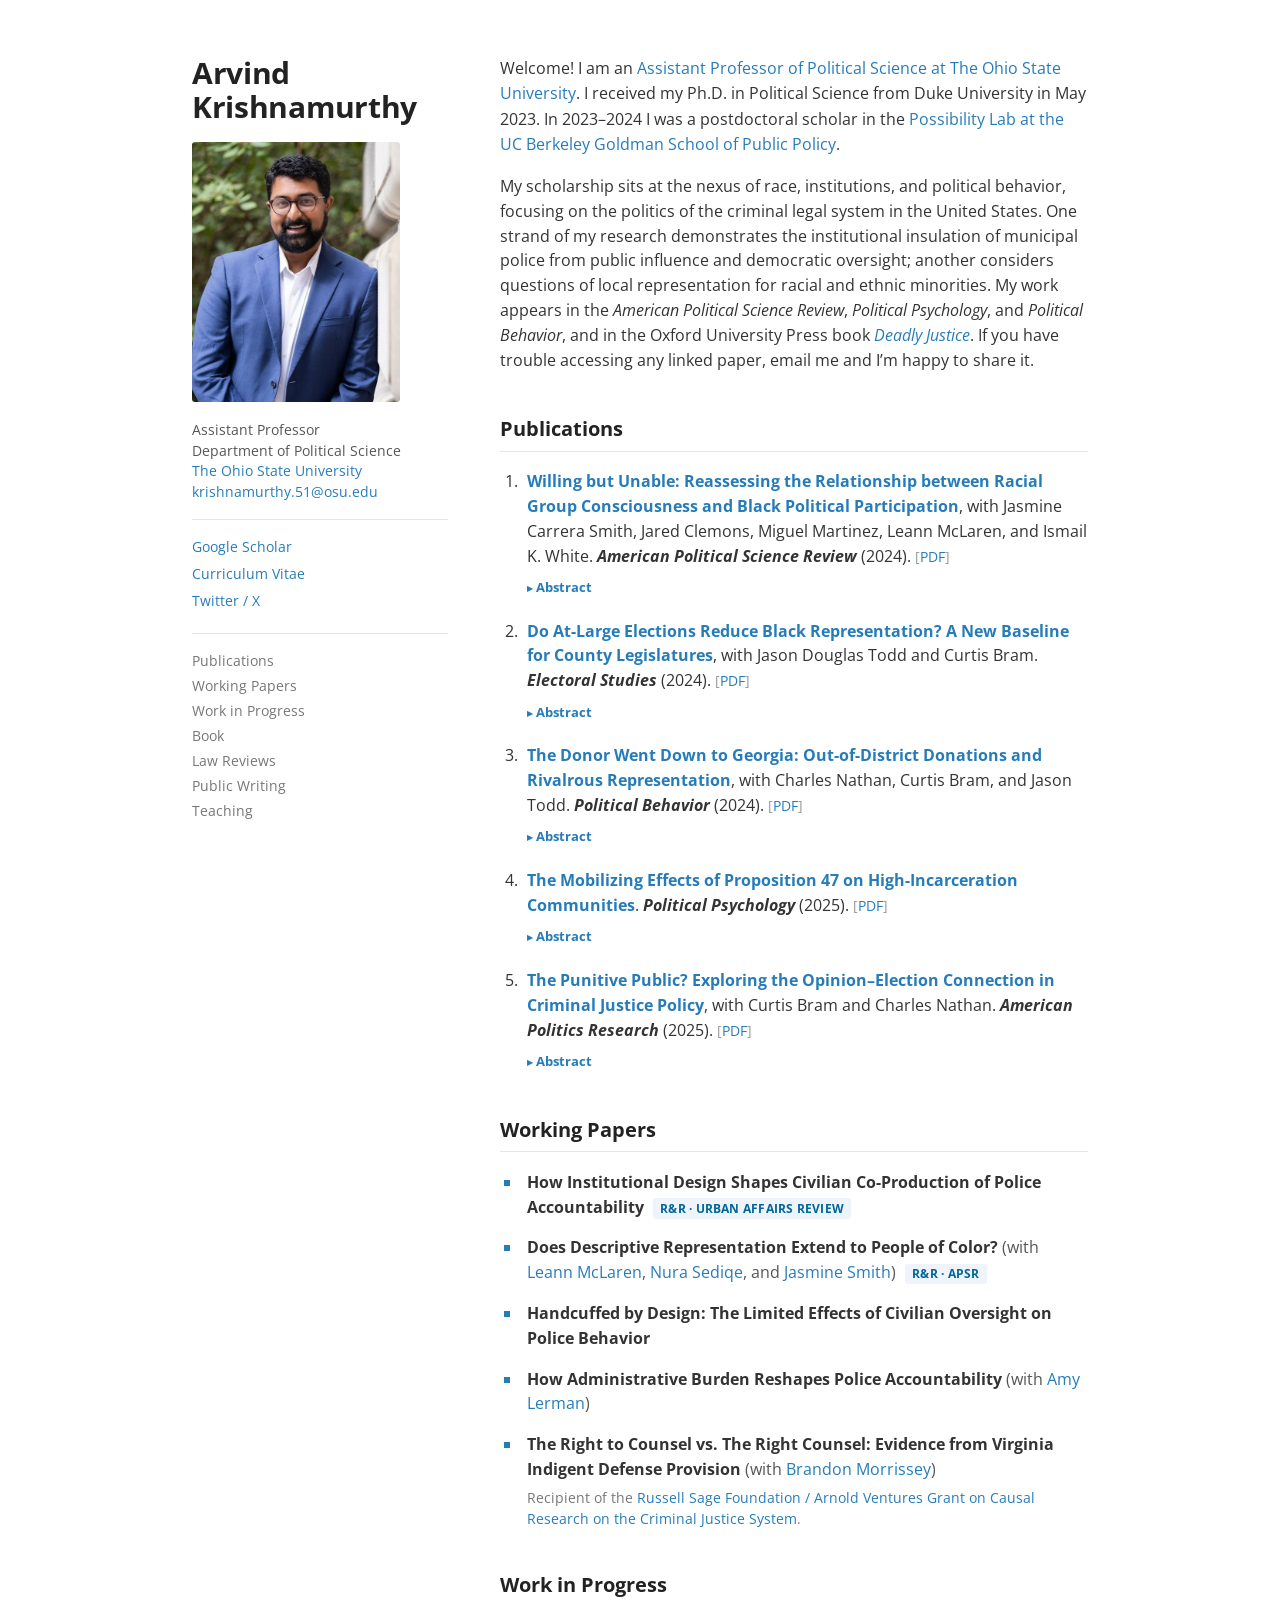
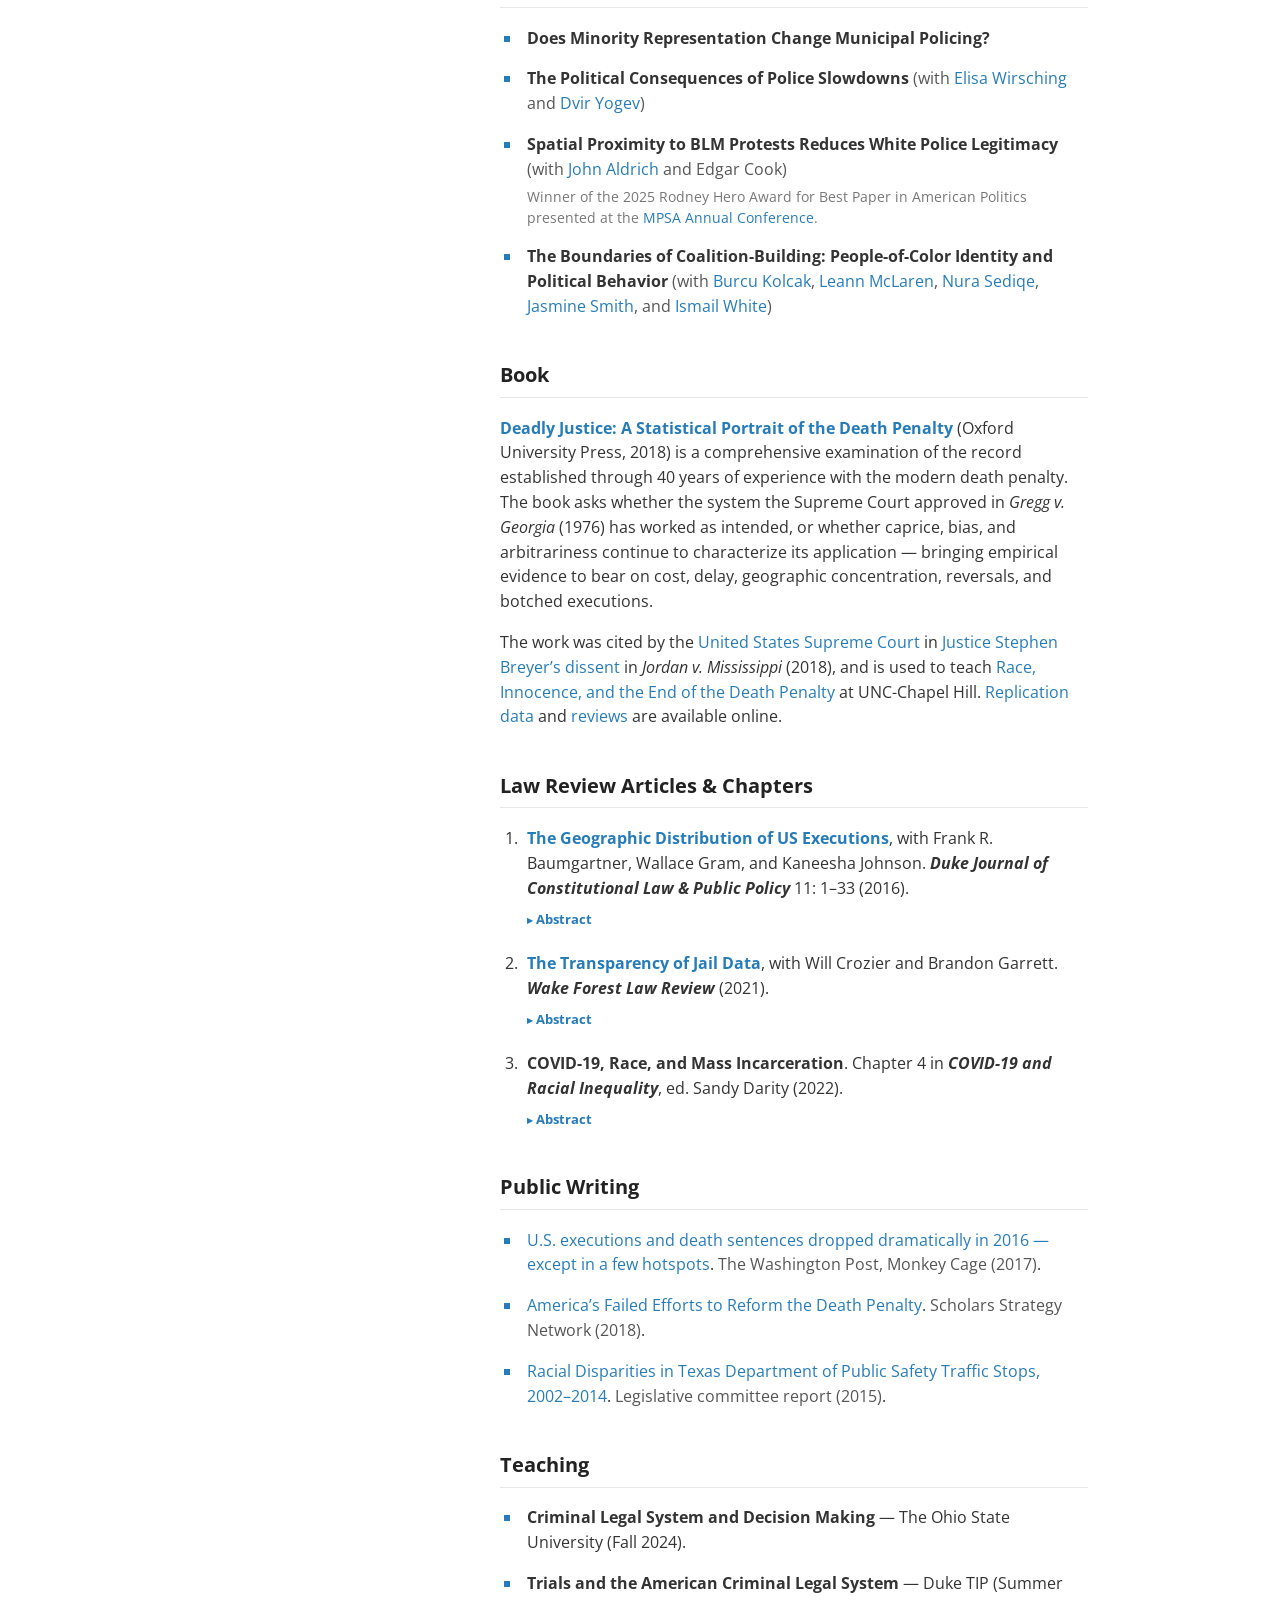
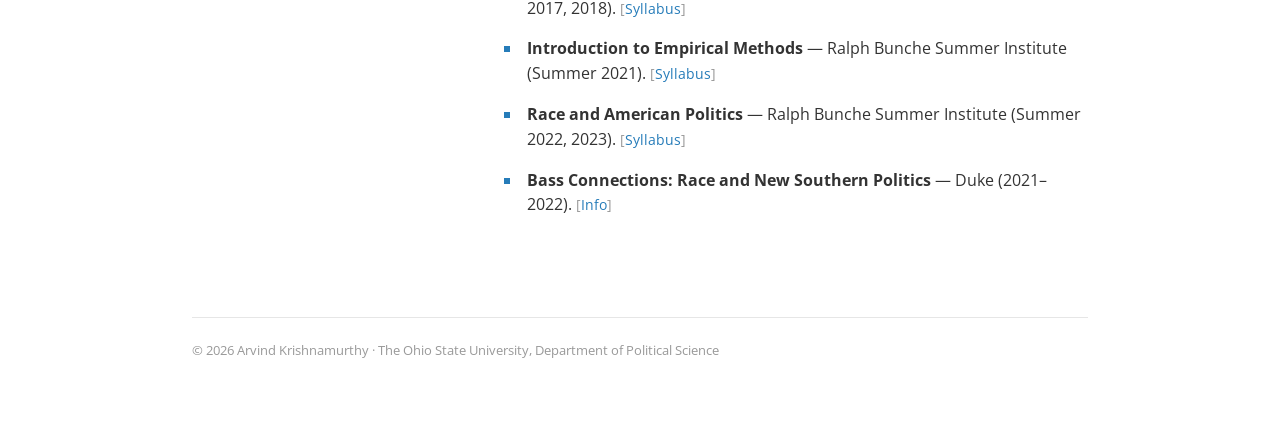
==== index.html @ 10fb6da7 "Add files via upload" ====
<!DOCTYPE html>
<html lang="en">
<head>
<meta charset="utf-8">
<meta name="viewport" content="width=device-width, initial-scale=1">

<title>Arvind Krishnamurthy | Political Scientist, Ohio State University</title>
<meta name="description" content="Arvind Krishnamurthy is an Assistant Professor of Political Science at The Ohio State University studying race, criminal legal institutions, policing, and democratic accountability.">
<link rel="canonical" href="https://www.arvindkrish.com/">
<meta name="author" content="Arvind Krishnamurthy">

<meta property="og:type" content="website">
<meta property="og:title" content="Arvind Krishnamurthy | Political Scientist, Ohio State University">
<meta property="og:description" content="Assistant Professor of Political Science at The Ohio State University. Research on race, policing, criminal legal institutions, and democratic accountability.">
<meta property="og:url" content="https://www.arvindkrish.com/">
<meta property="og:image" content="https://www.arvindkrish.com/assets/headshot.jpg">
<meta property="og:site_name" content="Arvind Krishnamurthy">
<meta name="twitter:card" content="summary">
<meta name="twitter:title" content="Arvind Krishnamurthy | Political Scientist, Ohio State University">
<meta name="twitter:description" content="Assistant Professor of Political Science at The Ohio State University studying race, policing, and democratic accountability.">
<meta name="twitter:image" content="https://www.arvindkrish.com/assets/headshot.jpg">
<meta name="twitter:creator" content="@arvindkrishnam">

<link rel="preconnect" href="https://fonts.googleapis.com">
<link rel="preconnect" href="https://fonts.gstatic.com" crossorigin>
<link href="https://fonts.googleapis.com/css2?family=Open+Sans:ital,wght@0,400;0,600;0,700;1,400;1,700&display=swap" rel="stylesheet">
<link rel="stylesheet" href="style.css">

<script type="application/ld+json">
{
  "@context": "https://schema.org",
  "@type": "Person",
  "name": "Arvind Krishnamurthy",
  "url": "https://www.arvindkrish.com/",
  "image": "https://www.arvindkrish.com/assets/headshot.jpg",
  "jobTitle": "Assistant Professor of Political Science",
  "description": "Political scientist studying race, criminal legal institutions, policing, and democratic accountability for law enforcement.",
  "email": "krishnamurthy.51@osu.edu",
  "worksFor": { "@type": "CollegeOrUniversity", "name": "The Ohio State University", "url": "https://www.osu.edu/" },
  "alumniOf": [
    { "@type": "CollegeOrUniversity", "name": "Duke University" },
    { "@type": "CollegeOrUniversity", "name": "University of North Carolina at Chapel Hill" }
  ],
  "knowsAbout": ["Political Science","Race and Ethnic Politics","Criminal Justice","Policing","Civilian Oversight","Democratic Accountability","American Politics"],
  "sameAs": [
    "https://scholar.google.com/citations?user=5bxldMgAAAAJ&hl=en",
    "https://polisci.osu.edu/people/krishnamurthy.51",
    "https://twitter.com/arvindkrishnam",
    "https://possibilitylab.berkeley.edu/people/arvind-krishnamurthy/"
  ]
}
</script>
</head>
<body>
<a class="skip" href="#main">Skip to content</a>
<div class="wrap">

  <aside class="side">
    <h1 class="name">Arvind Krishnamurthy</h1>
    <img class="headshot" src="assets/headshot.jpg" alt="Arvind Krishnamurthy" width="208">
    <p class="affil">
      Assistant Professor<br>
      Department of Political Science<br>
      <a href="https://polisci.osu.edu/people/krishnamurthy.51">The Ohio State University</a><br>
      <a href="mailto:krishnamurthy.51@osu.edu">krishnamurthy.51@osu.edu</a>
    </p>
    <nav class="side-links" aria-label="Profiles">
      <a href="https://scholar.google.com/citations?user=5bxldMgAAAAJ&hl=en">Google Scholar</a>
      <a href="https://drive.google.com/file/d/19El2Jc3DCTfmNkbrruCO7q-ojyA_FjUG/view?usp=sharing">Curriculum Vitae</a>
      <a href="https://twitter.com/arvindkrishnam">Twitter / X</a>
    </nav>
    <nav class="jump" aria-label="Sections">
      <a href="#publications">Publications</a>
      <a href="#working-papers">Working Papers</a>
      <a href="#work-in-progress">Work in Progress</a>
      <a href="#book">Book</a>
      <a href="#law-reviews">Law Reviews</a>
      <a href="#public-writing">Public Writing</a>
      <a href="#teaching">Teaching</a>
    </nav>
  </aside>

  <main class="content" id="main">
    <p class="intro">Welcome! I am an <a href="https://polisci.osu.edu/people/krishnamurthy.51">Assistant Professor of Political Science at The Ohio State University</a>. I received my Ph.D. in Political Science from Duke University in May 2023. In 2023&ndash;2024 I was a postdoctoral scholar in the <a href="https://possibilitylab.berkeley.edu/about-us/">Possibility Lab at the UC Berkeley Goldman School of Public Policy</a>.</p>

    <p>My scholarship sits at the nexus of race, institutions, and political behavior, focusing on the politics of the criminal legal system in the United States. One strand of my research demonstrates the institutional insulation of municipal police from public influence and democratic oversight; another considers questions of local representation for racial and ethnic minorities. My work appears in the <em>American Political Science Review</em>, <em>Political Psychology</em>, and <em>Political Behavior</em>, and in the Oxford University Press book <a href="#book"><em>Deadly Justice</em></a>. If you have trouble accessing any linked paper, email me and I&rsquo;m happy to share it.</p>

    <h2 class="sec" id="publications">Publications</h2>
    <ol class="pubs">
      <li>
        <a class="ptitle" href="https://www.cambridge.org/core/services/aop-cambridge-core/content/view/8F16AF2F5846829990E8010ABFA044CB/S0003055423000370a.pdf/div-class-title-willing-but-unable-reassessing-the-relationship-between-racial-group-consciousness-and-black-political-participation-div.pdf">Willing but Unable: Reassessing the Relationship between Racial Group Consciousness and Black Political Participation</a>, with Jasmine Carrera Smith, Jared Clemons, Miguel Martinez, Leann McLaren, and Ismail K. White. <span class="venue">American Political Science Review</span> <span class="year">(2024)</span>. <span class="linkset">[<a href="https://www.dropbox.com/scl/fi/g6k69ew8gwgd9bjeppe88/apsr_2023.pdf?rlkey=3wzrutje6naaup69mk1axd3oj&dl=0">PDF</a>]</span>
        <details class="abs"><summary>Abstract</summary><p>This article offers a framework for understanding when racial group consciousness (RGC) drives Black Americans toward costly political action. Drawing on ANES data and two behavioral experiments, we argue that RGC&rsquo;s mobilizing power is conditional on whether an activity is relevant to a recognized racial-group outcome and on individuals&rsquo; capacity to bear its costs. RGC reliably predicts low-cost participation regardless of group relevance; for higher-cost action, however, highly group-conscious Black Americans engage chiefly when there is clear potential for racial-group benefit.</p></details>
      </li>
      <li>
        <a class="ptitle" href="https://www.sciencedirect.com/science/article/abs/pii/S0261379424000088">Do At-Large Elections Reduce Black Representation? A New Baseline for County Legislatures</a>, with Jason Douglas Todd and Curtis Bram. <span class="venue">Electoral Studies</span> <span class="year">(2024)</span>. <span class="linkset">[<a href="https://drive.google.com/file/d/1PMU_alz-JpcxfRVJcUViU6i8HqgwtJ94/view?usp=sharing">PDF</a>]</span>
        <details class="abs"><summary>Abstract</summary><p>Black citizens tend to be descriptively underrepresented at every level of US government, yet the county legislature&mdash;a consequential but overlooked tier&mdash;has received little attention. Assembling new data on the composition of county governing boards, we establish a baseline for Black descriptive representation at this level and assess how electoral structure, particularly the use of at-large rather than district elections, shapes it.</p></details>
      </li>
      <li>
        <a class="ptitle" href="https://link.springer.com/article/10.1007/s11109-024-09940-y">The Donor Went Down to Georgia: Out-of-District Donations and Rivalrous Representation</a>, with Charles Nathan, Curtis Bram, and Jason Todd. <span class="venue">Political Behavior</span> <span class="year">(2024)</span>. <span class="linkset">[<a href="https://www.dropbox.com/scl/fi/xaz0a2patw7amuz5x9h5w/Political_Behavior_2024.pdf?rlkey=joqohladc7tkvlwkdytazjm33&dl=0">PDF</a>]</span>
        <details class="abs"><summary>Abstract</summary><p>Most money in US congressional campaigns comes from donors outside the district, leading scholars to cast legislators who accept it as &ldquo;surrogate representatives&rdquo; for outsiders. We ask how a representative&rsquo;s own geographic constituents react, arguing they feel forced to share their representative at the expense of their own representation. In survey experiments during the 2021 and 2022 Georgia Senate races, learning about out-of-district donations lowered constituents&rsquo; expectations of how much effort their senator would devote to them, with local identity moderating the effect&mdash;evidence of the rivalrous nature of representation.</p></details>
      </li>
      <li>
        <a class="ptitle" href="https://onlinelibrary.wiley.com/doi/10.1111/pops.13053">The Mobilizing Effects of Proposition 47 on High-Incarceration Communities</a>. <span class="venue">Political Psychology</span> <span class="year">(2025)</span>. <span class="linkset">[<a href="https://www.dropbox.com/scl/fi/vracfyy4ykcfkg6xojefl/Political_Psychology_2025.pdf?rlkey=vkbfa69cjaaxp9sskb7db5qul&st=i5tv8914&dl=0">PDF</a>]</span>
        <details class="abs"><summary>Abstract</summary><p>Existing research disagrees about whether community exposure to the carceral state mobilizes or demobilizes nearby voters. I argue the missing link is whether voting is clearly connected to changing criminal-legal policy, and use California&rsquo;s well-publicized 2014 Proposition 47&mdash;which reduced incarceration and lowered sanctions for nonviolent offenses&mdash;as a test. Using census-tract vote returns and incarceration rates, I find that higher tract incarceration is associated with increased turnout in the Proposition 47 election (roughly 4&ndash;7 percentage points above prior turnout) and with greater support for the measure.</p></details>
      </li>
      <li>
        <a class="ptitle" href="https://journals.sagepub.com/doi/10.1177/1532673X241296521">The Punitive Public? Exploring the Opinion&ndash;Election Connection in Criminal Justice Policy</a>, with Curtis Bram and Charles Nathan. <span class="venue">American Politics Research</span> <span class="year">(2025)</span>. <span class="linkset">[<a href="https://www.dropbox.com/scl/fi/rz4bjnij3u6w39z37bm66/APR_2024.pdf?rlkey=fidzieibzgvl1djpgnyb3b3zz&st=2t0h3s7p&dl=0">PDF</a>]</span>
        <details class="abs"><summary>Abstract</summary><p>A long tradition links US criminal-legal policy to public attitudes, with one proposed mechanism being a punitive public electing punitive politicians. Using three conjoint experiments, we show that citizens&rsquo; policy attitudes do not map neatly onto their electoral choices: respondents broadly agree about which classes of offenders most deserve release&mdash;across party and levels of racial resentment&mdash;but that consensus fractures along partisan and racial-resentment lines once the same choices are attached to hypothetical candidates. We argue scholars should focus more on the mechanisms connecting opinion to criminal-justice outcomes.</p></details>
      </li>
    </ol>

    <h2 class="sec" id="working-papers">Working Papers</h2>
    <ul class="papers">
      <li>
        <span class="ptitle">How Institutional Design Shapes Civilian Co-Production of Police Accountability</span> <span class="tag">R&amp;R &middot; Urban Affairs Review</span>
      </li>
      <li>
        <span class="ptitle">Does Descriptive Representation Extend to People of Color?</span> <span class="with">(with <a href="https://www.leannmclaren.com/">Leann McLaren</a>, <a href="https://nurasediqe.com/about">Nura Sediqe</a>, and <a href="https://jasminecarrerasmith.com/research">Jasmine Smith</a>)</span> <span class="tag">R&amp;R &middot; APSR</span>
      </li>
      <li>
        <span class="ptitle">Handcuffed by Design: The Limited Effects of Civilian Oversight on Police Behavior</span>
      </li>
      <li>
        <span class="ptitle">How Administrative Burden Reshapes Police Accountability</span> <span class="with">(with <a href="https://polisci.berkeley.edu/people/person/207622">Amy Lerman</a>)</span>
      </li>
      <li>
        <span class="ptitle">The Right to Counsel vs. The Right Counsel: Evidence from Virginia Indigent Defense Provision</span> <span class="with">(with <a href="https://chass.ncsu.edu/people/bjmorri5/">Brandon Morrissey</a>)</span>
        <span class="award">Recipient of the <a href="https://www.russellsage.org/news/inaugural-causal-research-criminal-justice-grants-awarded">Russell Sage Foundation / Arnold Ventures Grant on Causal Research on the Criminal Justice System</a>.</span>
      </li>
    </ul>

    <h2 class="sec" id="work-in-progress">Work in Progress</h2>
    <ul class="papers">
      <li><span class="ptitle">Does Minority Representation Change Municipal Policing?</span></li>
      <li><span class="ptitle">The Political Consequences of Police Slowdowns</span> <span class="with">(with <a href="https://elisawirsching.github.io/research/">Elisa Wirsching</a> and <a href="https://www.dviryogev.com/">Dvir Yogev</a>)</span></li>
      <li>
        <span class="ptitle">Spatial Proximity to BLM Protests Reduces White Police Legitimacy</span> <span class="with">(with <a href="https://scholars.duke.edu/person/aldrich">John Aldrich</a> and Edgar Cook)</span>
        <span class="award">Winner of the 2025 Rodney Hero Award for Best Paper in American Politics presented at the <a href="https://www.mpsanet.org/professional-resources/awards/2025-award-recipients/">MPSA Annual Conference</a>.</span>
      </li>
      <li><span class="ptitle">The Boundaries of Coalition-Building: People-of-Color Identity and Political Behavior</span> <span class="with">(with <a href="https://burcukolcak.github.io/">Burcu Kolcak</a>, <a href="https://www.leannmclaren.com/">Leann McLaren</a>, <a href="https://nurasediqe.com/about">Nura Sediqe</a>, <a href="https://jasminecarrerasmith.com/research">Jasmine Smith</a>, and <a href="https://politics.princeton.edu/people/ismail-white">Ismail White</a>)</span></li>
    </ul>

    <h2 class="sec" id="book">Book</h2>
    <div class="book-desc">
      <p><a class="ptitle" href="https://fbaum.unc.edu/books/DeadlyJustice/index.html">Deadly Justice: A Statistical Portrait of the Death Penalty</a> (Oxford University Press, 2018) is a comprehensive examination of the record established through 40 years of experience with the modern death penalty. The book asks whether the system the Supreme Court approved in <em>Gregg v. Georgia</em> (1976) has worked as intended, or whether caprice, bias, and arbitrariness continue to characterize its application &mdash; bringing empirical evidence to bear on cost, delay, geographic concentration, reversals, and botched executions.</p>
      <p>The work was cited by the <a href="https://polisci.duke.edu/news/us-supreme-court-justice-cites-co-authored-work-arvind-krishnamurthy">United States Supreme Court</a> in <a href="https://www.supremecourt.gov/opinions/17pdf/17-7153_1823.pdf">Justice Stephen Breyer&rsquo;s dissent</a> in <em>Jordan v. Mississippi</em> (2018), and is used to teach <a href="https://fbaum.unc.edu/books/DeadlyJustice/teaching.html">Race, Innocence, and the End of the Death Penalty</a> at UNC-Chapel Hill. <a href="https://fbaum.unc.edu/books/DeadlyJustice/data.html">Replication data</a> and <a href="https://fbaum.unc.edu/books/DeadlyJustice/reviews.html">reviews</a> are available online.</p>
    </div>

    <h2 class="sec" id="law-reviews">Law Review Articles &amp; Chapters</h2>
    <ol class="pubs">
      <li>
        <a class="ptitle" href="https://djclpp.law.duke.edu/article/the-geographic-distribution-of-us-executions-baumgartner-vol11-iss1/">The Geographic Distribution of US Executions</a>, with Frank R. Baumgartner, Wallace Gram, and Kaneesha Johnson. <span class="venue">Duke Journal of Constitutional Law &amp; Public Policy</span> <span class="year">11: 1&ndash;33 (2016)</span>.
        <details class="abs"><summary>Abstract</summary><p>We review statistical patterns in the geographic distribution of US executions, compare them to homicides, and document an extreme and increasing degree of concentration in the modern period that is virtually uncorrelated with homicide-related factors. The distribution follows a pattern associated with self-reinforcing processes: a main determinant of whether an individual is executed is not the crime committed but the jurisdiction&rsquo;s prior experience with executing others.</p></details>
      </li>
      <li>
        <a class="ptitle" href="https://heinonline.org/HOL/LandingPage?handle=hein.journals/wflr55&div=30&id=&page=">The Transparency of Jail Data</a>, with Will Crozier and Brandon Garrett. <span class="venue">Wake Forest Law Review</span> <span class="year">(2021)</span>.
        <details class="abs"><summary>Abstract</summary><p>Using scraped daily pretrial data from Durham, North Carolina, we examine outcomes following 2019 bail-policy changes. The jail population declined sharply and aggregate pretrial conditions shifted. We also show why public data reporting only initial pretrial conditions cannot answer key questions about jail populations or released-population outcomes, and discuss the implications for bail reform.</p></details>
      </li>
      <li>
        <span class="ptitle">COVID-19, Race, and Mass Incarceration</span>. Chapter 4 in <span class="venue">COVID-19 and Racial Inequality</span>, ed. Sandy Darity <span class="year">(2022)</span>.
        <details class="abs"><summary>Abstract</summary><p>This chapter examines the relationship between COVID-19 and mass incarceration: how the pandemic affected pretrial detention and prison-release policies, the relatively small magnitude of population decreases, the elevated likelihood of contracting COVID-19 inside prisons, and how racialized mass incarceration contributed to racial inequality in the pandemic&rsquo;s effects.</p></details>
      </li>
    </ol>

    <h2 class="sec" id="public-writing">Public Writing</h2>
    <ul class="papers">
      <li><a href="https://www.washingtonpost.com/news/monkey-cage/wp/2017/01/27/executions-and-death-sentences-dropped-dramatically-in-2016-whats-left-are-concentrated-in-a-few-counties/">U.S. executions and death sentences dropped dramatically in 2016 &mdash; except in a few hotspots</a>. <span class="with">The Washington Post, Monkey Cage (2017)</span>.</li>
      <li><a href="https://scholars.org/brief/americas-failed-efforts-reform-death-penalty">America&rsquo;s Failed Efforts to Reform the Death Penalty</a>. <span class="with">Scholars Strategy Network (2018)</span>.</li>
      <li><a href="https://fbaum.unc.edu/TrafficStops/Baumgartner-TexasDPS-Nov2015.pdf">Racial Disparities in Texas Department of Public Safety Traffic Stops, 2002&ndash;2014</a>. <span class="with">Legislative committee report (2015)</span>.</li>
    </ul>

    <h2 class="sec" id="teaching">Teaching</h2>
    <ul class="papers">
      <li><span class="ptitle">Criminal Legal System and Decision Making</span> &mdash; The Ohio State University (Fall 2024).</li>
      <li><span class="ptitle">Trials and the American Criminal Legal System</span> &mdash; Duke TIP (Summer 2017, 2018). <span class="linkset">[<a href="https://drive.google.com/file/d/16sKIY715d93Cn7eG7XDF1sF50NMQn9gb/view?usp=sharing">Syllabus</a>]</span></li>
      <li><span class="ptitle">Introduction to Empirical Methods</span> &mdash; Ralph Bunche Summer Institute (Summer 2021). <span class="linkset">[<a href="https://sites.duke.edu/daveasiegel/files/2020/08/Intro_Empirical_Methods_RBSI_Online_Syllabus.pdf">Syllabus</a>]</span></li>
      <li><span class="ptitle">Race and American Politics</span> &mdash; Ralph Bunche Summer Institute (Summer 2022, 2023). <span class="linkset">[<a href="https://drive.google.com/file/d/1hhzrVSxHoD5pFCnHTUbQZpakQ_MApzKW/view?usp=sharing">Syllabus</a>]</span></li>
      <li><span class="ptitle">Bass Connections: Race and New Southern Politics</span> &mdash; Duke (2021&ndash;2022). <span class="linkset">[<a href="https://bassconnections.duke.edu/project-teams/race-and-new-southern-politics-2021-2022">Info</a>]</span></li>
    </ul>
  </main>

  <footer class="foot">
    &copy; <span id="yr">2026</span> Arvind Krishnamurthy &middot; The Ohio State University, Department of Political Science
  </footer>
</div>
<script>document.getElementById('yr').textContent=new Date().getFullYear();</script>
</body>
</html>
---- style.css ----
/* ===========================================================
   Arvind Krishnamurthy — modeled on the "minimal" theme
   Single-page academic layout: fixed-feel left rail + content
   =========================================================== */

:root {
  --link:       #267cb9;
  --link-hover: #069;
  --text:       #333;
  --head:       #222;
  --muted:      #777;
  --rule:       #e6e6e6;
  --rule-soft:  #f0f0f0;
  --tag-bg:     #eef4f9;
  --bg:         #ffffff;
  --sans: "Open Sans", "Helvetica Neue", Helvetica, Arial, sans-serif;
}

* { box-sizing: border-box; }
html { -webkit-text-size-adjust: 100%; }

body {
  margin: 0;
  background: var(--bg);
  color: var(--text);
  font-family: var(--sans);
  font-size: 16px;
  line-height: 1.55;
  -webkit-font-smoothing: antialiased;
}

a { color: var(--link); text-decoration: none; }
a:hover { color: var(--link-hover); text-decoration: underline; }

.wrap {
  max-width: 60rem;
  margin: 0 auto;
  padding: 3.5rem 2rem 4rem;
  display: grid;
  grid-template-columns: 16rem 1fr;
  gap: 3.25rem;
  align-items: start;
}

/* ---------- Left rail ---------- */
.side { position: sticky; top: 2.25rem; align-self: start; }

.name {
  font-size: 1.9rem;
  font-weight: 700;
  line-height: 1.12;
  color: var(--head);
  margin: 0 0 1.1rem;
  letter-spacing: -0.01em;
}

.headshot {
  width: 100%;
  max-width: 13rem;
  height: auto;
  border-radius: 3px;
  display: block;
  margin-bottom: 1.1rem;
}

.affil {
  font-size: 0.9rem;
  line-height: 1.45;
  color: #555;
  margin: 0 0 1rem;
}
.affil a { color: var(--link); }

.side-links {
  display: flex;
  flex-direction: column;
  gap: 0.3rem;
  font-size: 0.9rem;
  padding-top: 1rem;
  border-top: 1px solid var(--rule);
}

.jump {
  margin-top: 1.25rem;
  padding-top: 1rem;
  border-top: 1px solid var(--rule);
  display: flex;
  flex-direction: column;
  gap: 0.25rem;
  font-size: 0.85rem;
}
.jump a { color: var(--muted); }
.jump a:hover { color: var(--link); }

/* ---------- Main content ---------- */
.content { min-width: 0; max-width: 40rem; }

.content > p { margin: 0 0 1.05rem; }

.intro { font-size: 1.02rem; }

h2.sec {
  font-size: 1.22rem;
  font-weight: 700;
  color: var(--head);
  margin: 2.6rem 0 1.1rem;
  padding-bottom: 0.4rem;
  border-bottom: 1px solid var(--rule);
}

/* lists */
ol.pubs, ul.papers { margin: 0; padding-left: 1.4rem; }
ol.pubs > li { margin-bottom: 1.25rem; padding-left: 0.3rem; }
ul.papers { list-style: square; }
ul.papers > li { margin-bottom: 1rem; padding-left: 0.3rem; }
ul.papers li::marker { color: var(--link); }

.ptitle { font-weight: 700; }
.venue  { font-style: italic; font-weight: 700; }
.year   { color: var(--text); }
.with   { color: #555; }

.tag {
  display: inline-block;
  font-size: 0.72rem;
  font-weight: 700;
  letter-spacing: 0.02em;
  text-transform: uppercase;
  color: var(--link-hover);
  background: var(--tag-bg);
  padding: 0.08rem 0.45rem;
  border-radius: 3px;
  margin-left: 0.3rem;
  white-space: nowrap;
}
.award { display: block; margin-top: 0.3rem; font-size: 0.85rem; color: var(--muted); }
.linkset { font-size: 0.85rem; color: #999; }

/* collapsible abstracts */
details.abs { margin-top: 0.35rem; }
details.abs > summary {
  cursor: pointer;
  font-size: 0.82rem;
  font-weight: 700;
  color: var(--link);
  list-style: none;
  display: inline-block;
}
details.abs > summary::-webkit-details-marker { display: none; }
details.abs > summary::before { content: "▸ "; font-size: 0.7rem; }
details.abs[open] > summary::before { content: "▾ "; }
details.abs > summary:hover { text-decoration: underline; }
details.abs p {
  margin: 0.5rem 0 0;
  font-size: 0.88rem;
  line-height: 1.5;
  color: #555;
  padding-left: 0.2rem;
}

/* book */
.book-desc p { margin: 0 0 1rem; }

/* footer */
.foot {
  grid-column: 1 / -1;
  margin-top: 2rem;
  padding-top: 1.4rem;
  border-top: 1px solid var(--rule);
  font-size: 0.8rem;
  color: #999;
}

.skip { position: absolute; left: -9999px; }
.skip:focus { left: 0; top: 0; background: #222; color: #fff; padding: 0.5rem 0.9rem; z-index: 5; }
:focus-visible { outline: 2px solid var(--link); outline-offset: 2px; }

/* ---------- Mobile ---------- */
@media (max-width: 820px) {
  .wrap { grid-template-columns: 1fr; gap: 1.75rem; padding: 2rem 1.4rem 3rem; }
  .side { position: static; }
  .headshot { max-width: 11rem; }
  .name { font-size: 1.7rem; }
  .side-links { flex-flow: row wrap; gap: 0.3rem 1.1rem; }
  .jump { display: none; }
  .content { max-width: none; }
}
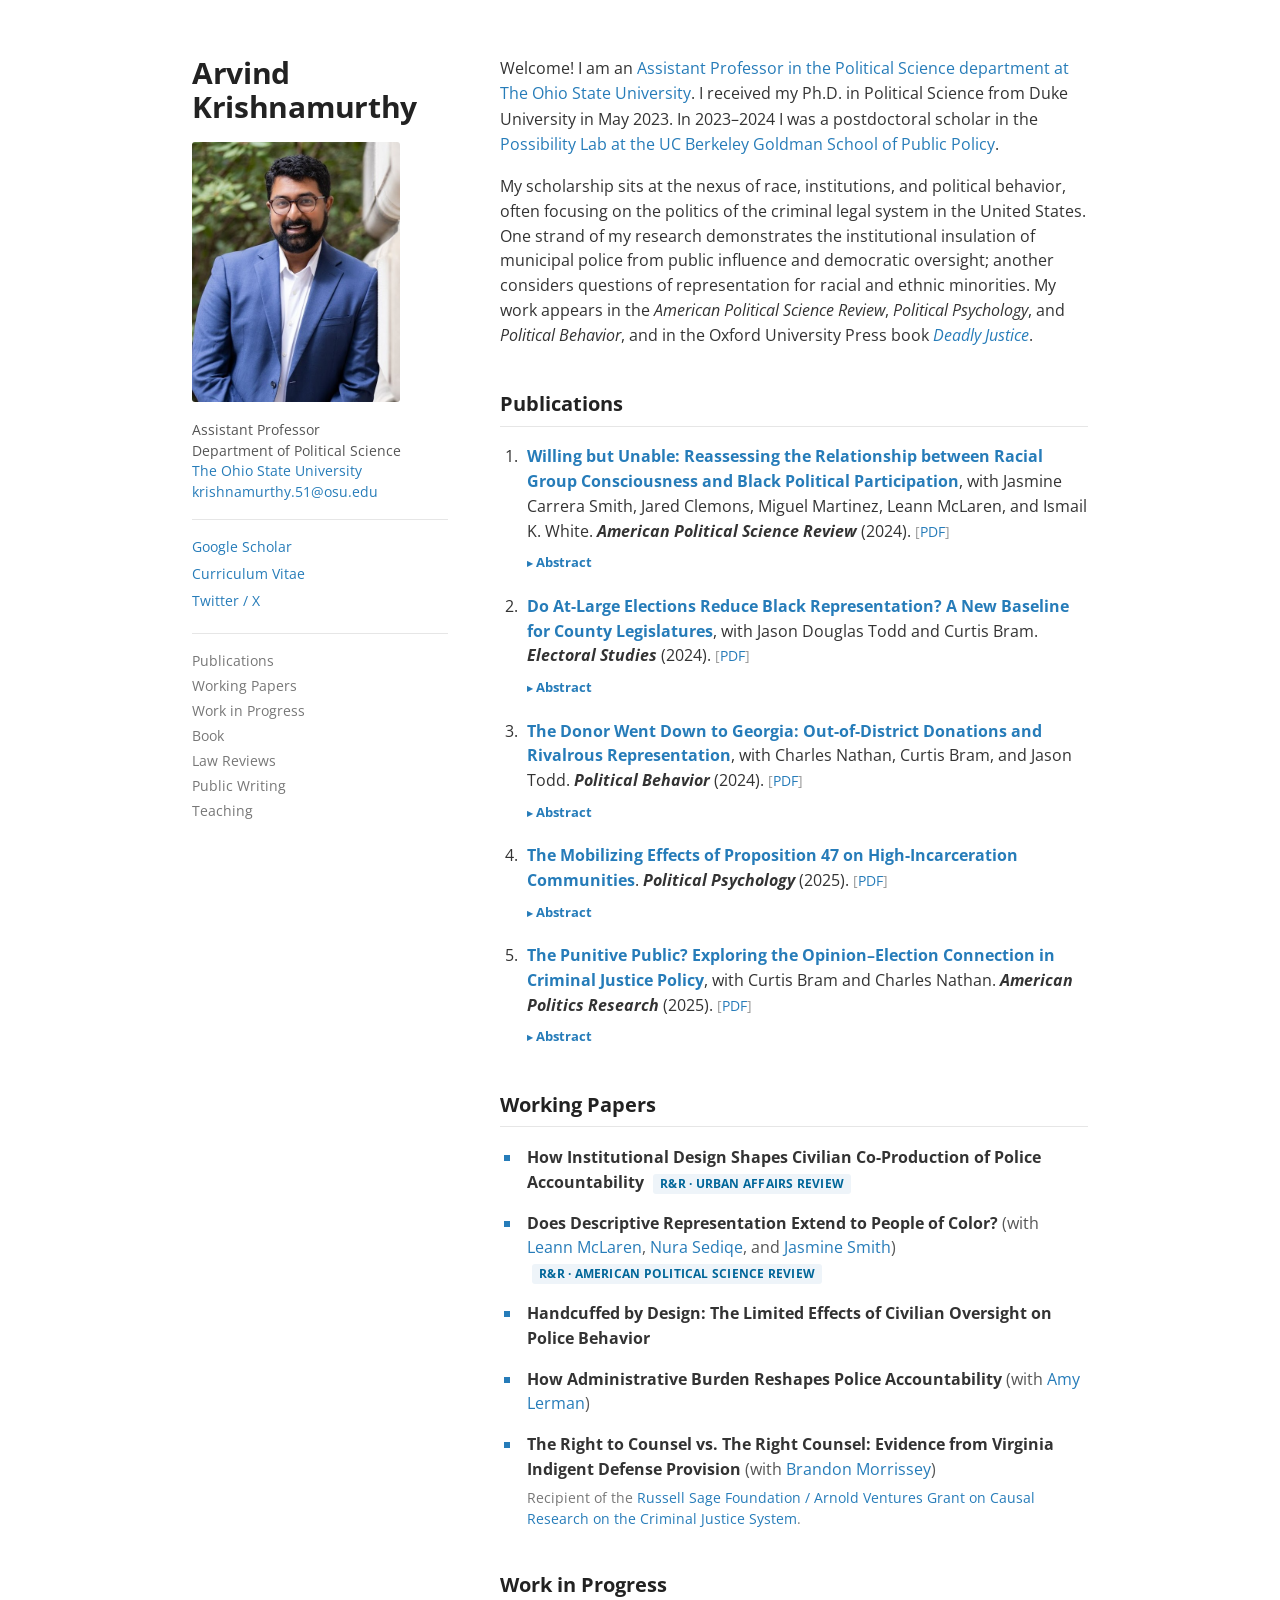
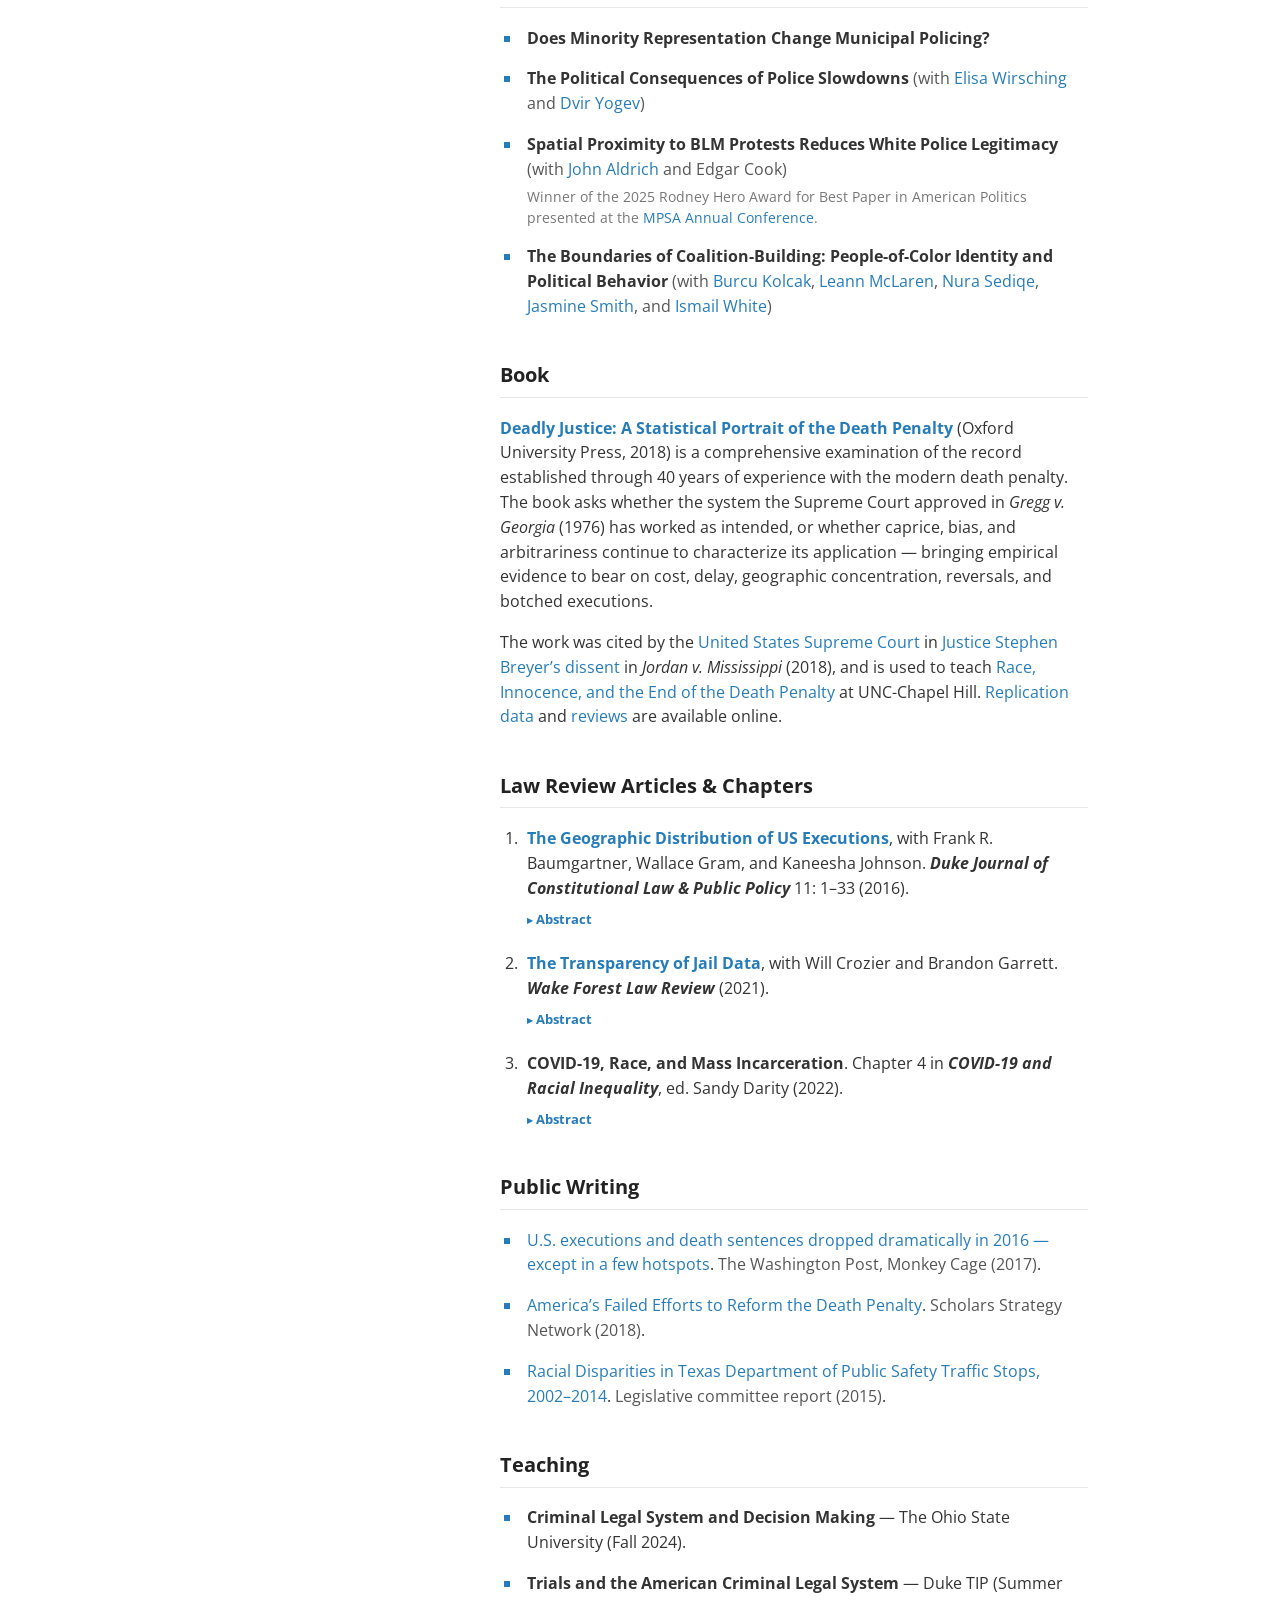
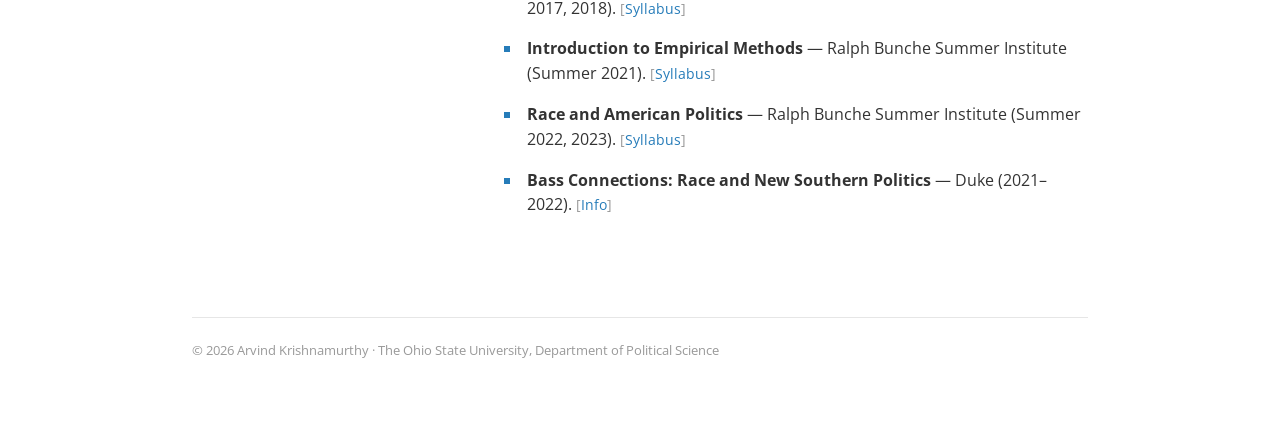
==== commit bb28eeb1: "Revise introduction and research focus in index.html Updated introductory text and refined research " ====
--- a/index.html
+++ b/index.html
@@ -81,9 +81,9 @@
   </aside>
 
   <main class="content" id="main">
-    <p class="intro">Welcome! I am an <a href="https://polisci.osu.edu/people/krishnamurthy.51">Assistant Professor of Political Science at The Ohio State University</a>. I received my Ph.D. in Political Science from Duke University in May 2023. In 2023&ndash;2024 I was a postdoctoral scholar in the <a href="https://possibilitylab.berkeley.edu/about-us/">Possibility Lab at the UC Berkeley Goldman School of Public Policy</a>.</p>
+    <p class="intro">Welcome! I am an <a href="https://polisci.osu.edu/people/krishnamurthy.51">Assistant Professor in the Political Science department at The Ohio State University</a>. I received my Ph.D. in Political Science from Duke University in May 2023. In 2023&ndash;2024 I was a postdoctoral scholar in the <a href="https://possibilitylab.berkeley.edu/about-us/">Possibility Lab at the UC Berkeley Goldman School of Public Policy</a>.</p>
 
-    <p>My scholarship sits at the nexus of race, institutions, and political behavior, focusing on the politics of the criminal legal system in the United States. One strand of my research demonstrates the institutional insulation of municipal police from public influence and democratic oversight; another considers questions of local representation for racial and ethnic minorities. My work appears in the <em>American Political Science Review</em>, <em>Political Psychology</em>, and <em>Political Behavior</em>, and in the Oxford University Press book <a href="#book"><em>Deadly Justice</em></a>. If you have trouble accessing any linked paper, email me and I&rsquo;m happy to share it.</p>
+    <p>My scholarship sits at the nexus of race, institutions, and political behavior, often focusing on the politics of the criminal legal system in the United States. One strand of my research demonstrates the institutional insulation of municipal police from public influence and democratic oversight; another considers questions of representation for racial and ethnic minorities. My work appears in the <em>American Political Science Review</em>, <em>Political Psychology</em>, and <em>Political Behavior</em>, and in the Oxford University Press book <a href="#book"><em>Deadly Justice</em></a>.</p>
 
     <h2 class="sec" id="publications">Publications</h2>
     <ol class="pubs">
@@ -93,7 +93,7 @@
       </li>
       <li>
         <a class="ptitle" href="https://www.sciencedirect.com/science/article/abs/pii/S0261379424000088">Do At-Large Elections Reduce Black Representation? A New Baseline for County Legislatures</a>, with Jason Douglas Todd and Curtis Bram. <span class="venue">Electoral Studies</span> <span class="year">(2024)</span>. <span class="linkset">[<a href="https://drive.google.com/file/d/1PMU_alz-JpcxfRVJcUViU6i8HqgwtJ94/view?usp=sharing">PDF</a>]</span>
-        <details class="abs"><summary>Abstract</summary><p>Black citizens tend to be descriptively underrepresented at every level of US government, yet the county legislature&mdash;a consequential but overlooked tier&mdash;has received little attention. Assembling new data on the composition of county governing boards, we establish a baseline for Black descriptive representation at this level and assess how electoral structure, particularly the use of at-large rather than district elections, shapes it.</p></details>
+        <details class="abs"><summary>Abstract</summary><p>Black citizens tend to be descriptively underrepresented at every level of US government, yet the county legislature&mdash;a consequential but overlooked tier&mdash;has received little attention. Assembling new data on the composition of county governing boards in North Carolina, we establish a baseline for Black descriptive representation at this level and assess how electoral structure, particularly the use of at-large rather than district elections, shapes it.</p></details>
       </li>
       <li>
         <a class="ptitle" href="https://link.springer.com/article/10.1007/s11109-024-09940-y">The Donor Went Down to Georgia: Out-of-District Donations and Rivalrous Representation</a>, with Charles Nathan, Curtis Bram, and Jason Todd. <span class="venue">Political Behavior</span> <span class="year">(2024)</span>. <span class="linkset">[<a href="https://www.dropbox.com/scl/fi/xaz0a2patw7amuz5x9h5w/Political_Behavior_2024.pdf?rlkey=joqohladc7tkvlwkdytazjm33&dl=0">PDF</a>]</span>
@@ -101,7 +101,7 @@
       </li>
       <li>
         <a class="ptitle" href="https://onlinelibrary.wiley.com/doi/10.1111/pops.13053">The Mobilizing Effects of Proposition 47 on High-Incarceration Communities</a>. <span class="venue">Political Psychology</span> <span class="year">(2025)</span>. <span class="linkset">[<a href="https://www.dropbox.com/scl/fi/vracfyy4ykcfkg6xojefl/Political_Psychology_2025.pdf?rlkey=vkbfa69cjaaxp9sskb7db5qul&st=i5tv8914&dl=0">PDF</a>]</span>
-        <details class="abs"><summary>Abstract</summary><p>Existing research disagrees about whether community exposure to the carceral state mobilizes or demobilizes nearby voters. I argue the missing link is whether voting is clearly connected to changing criminal-legal policy, and use California&rsquo;s well-publicized 2014 Proposition 47&mdash;which reduced incarceration and lowered sanctions for nonviolent offenses&mdash;as a test. Using census-tract vote returns and incarceration rates, I find that higher tract incarceration is associated with increased turnout in the Proposition 47 election (roughly 4&ndash;7 percentage points above prior turnout) and with greater support for the measure.</p></details>
+        <details class="abs"><summary>Abstract</summary><p>Existing research disagrees about whether community exposure to the carceral state mobilizes or demobilizes nearby voters. I argue the missing link is whether voting is clearly connected to changing criminal-legal policy, and use California&rsquo;s well-publicized 2014 Proposition 47&mdash;which reduced incarceration and lowered sanctions for nonviolent offenses&mdash;as a test. Using census-tract vote returns and incarceration rates, I find that higher tract incarceration is associated with increased turnout in the Proposition 47 election and with greater support for the reform measure.</p></details>
       </li>
       <li>
         <a class="ptitle" href="https://journals.sagepub.com/doi/10.1177/1532673X241296521">The Punitive Public? Exploring the Opinion&ndash;Election Connection in Criminal Justice Policy</a>, with Curtis Bram and Charles Nathan. <span class="venue">American Politics Research</span> <span class="year">(2025)</span>. <span class="linkset">[<a href="https://www.dropbox.com/scl/fi/rz4bjnij3u6w39z37bm66/APR_2024.pdf?rlkey=fidzieibzgvl1djpgnyb3b3zz&st=2t0h3s7p&dl=0">PDF</a>]</span>
@@ -115,7 +115,7 @@
         <span class="ptitle">How Institutional Design Shapes Civilian Co-Production of Police Accountability</span> <span class="tag">R&amp;R &middot; Urban Affairs Review</span>
       </li>
       <li>
-        <span class="ptitle">Does Descriptive Representation Extend to People of Color?</span> <span class="with">(with <a href="https://www.leannmclaren.com/">Leann McLaren</a>, <a href="https://nurasediqe.com/about">Nura Sediqe</a>, and <a href="https://jasminecarrerasmith.com/research">Jasmine Smith</a>)</span> <span class="tag">R&amp;R &middot; APSR</span>
+        <span class="ptitle">Does Descriptive Representation Extend to People of Color?</span> <span class="with">(with <a href="https://www.leannmclaren.com/">Leann McLaren</a>, <a href="https://nurasediqe.com/about">Nura Sediqe</a>, and <a href="https://jasminecarrerasmith.com/research">Jasmine Smith</a>)</span> <span class="tag">R&amp;R &middot; American Political Science Review</span>
       </li>
       <li>
         <span class="ptitle">Handcuffed by Design: The Limited Effects of Civilian Oversight on Police Behavior</span>
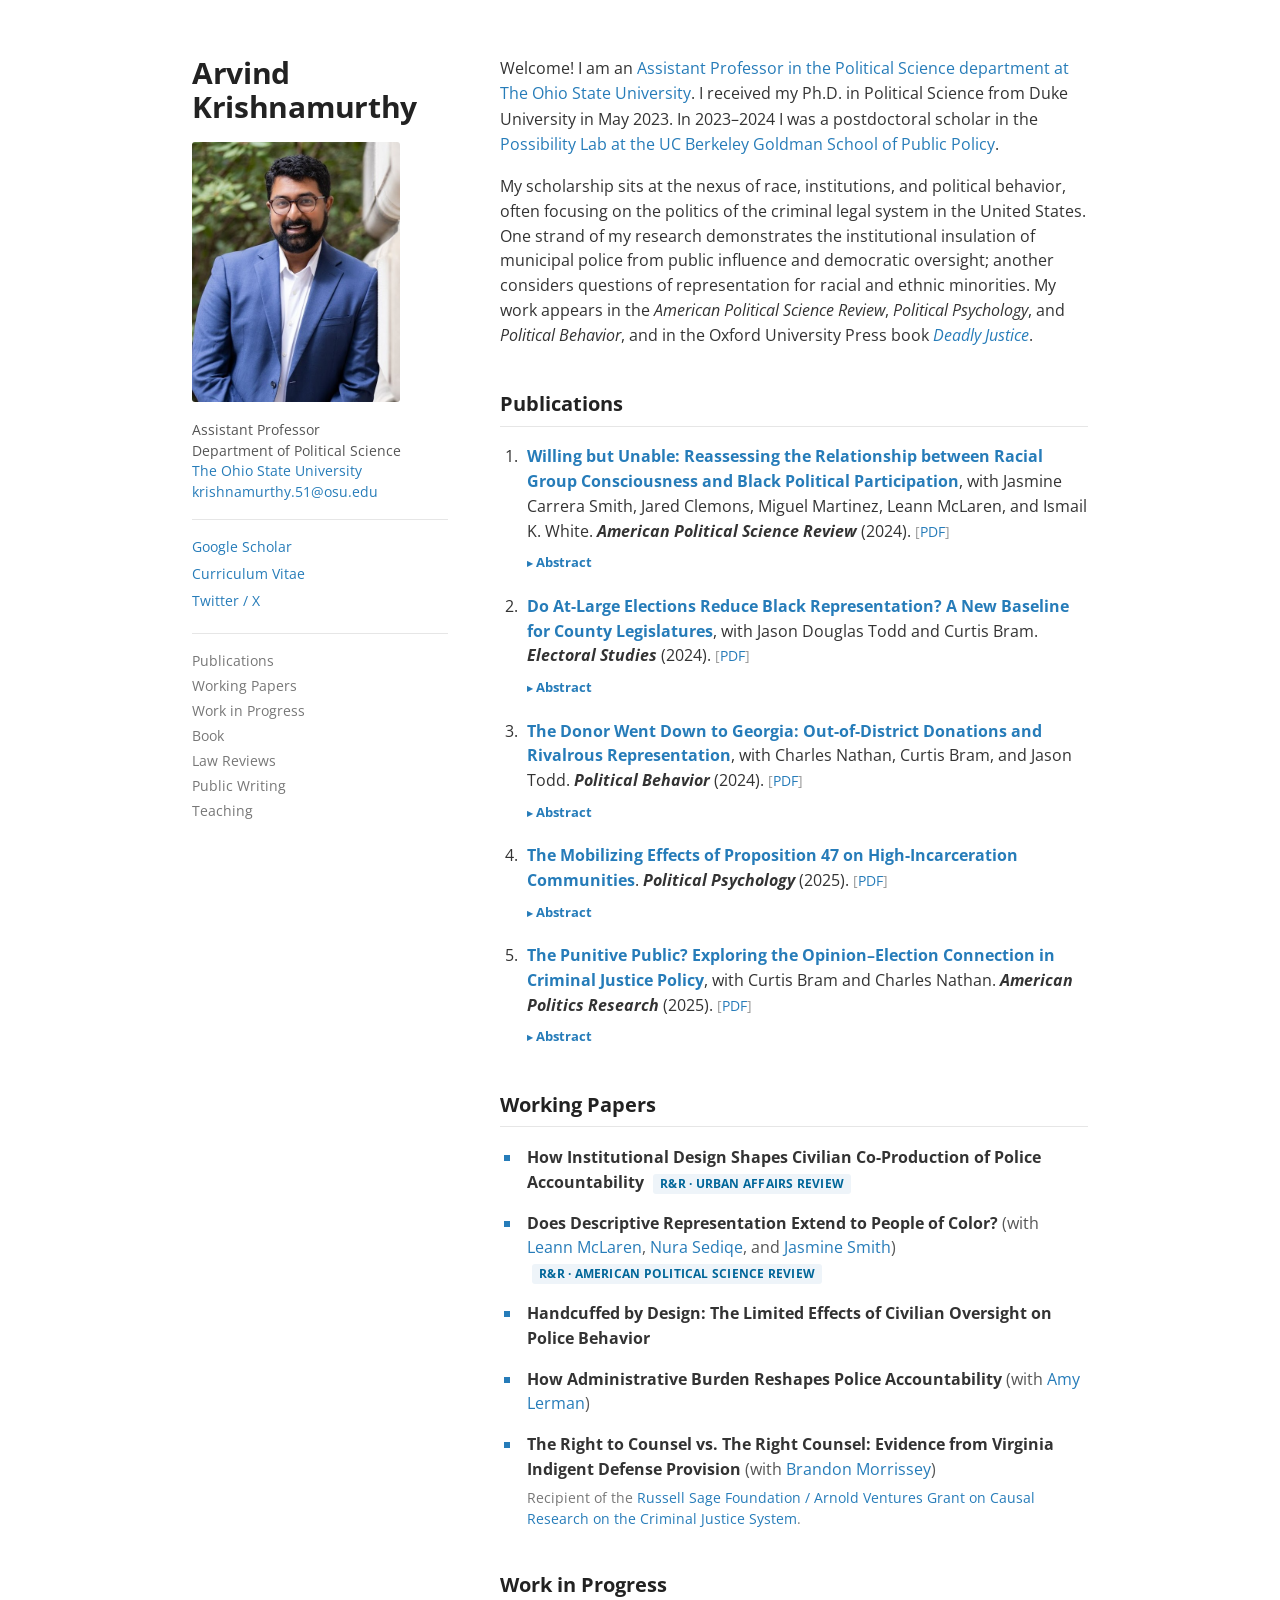
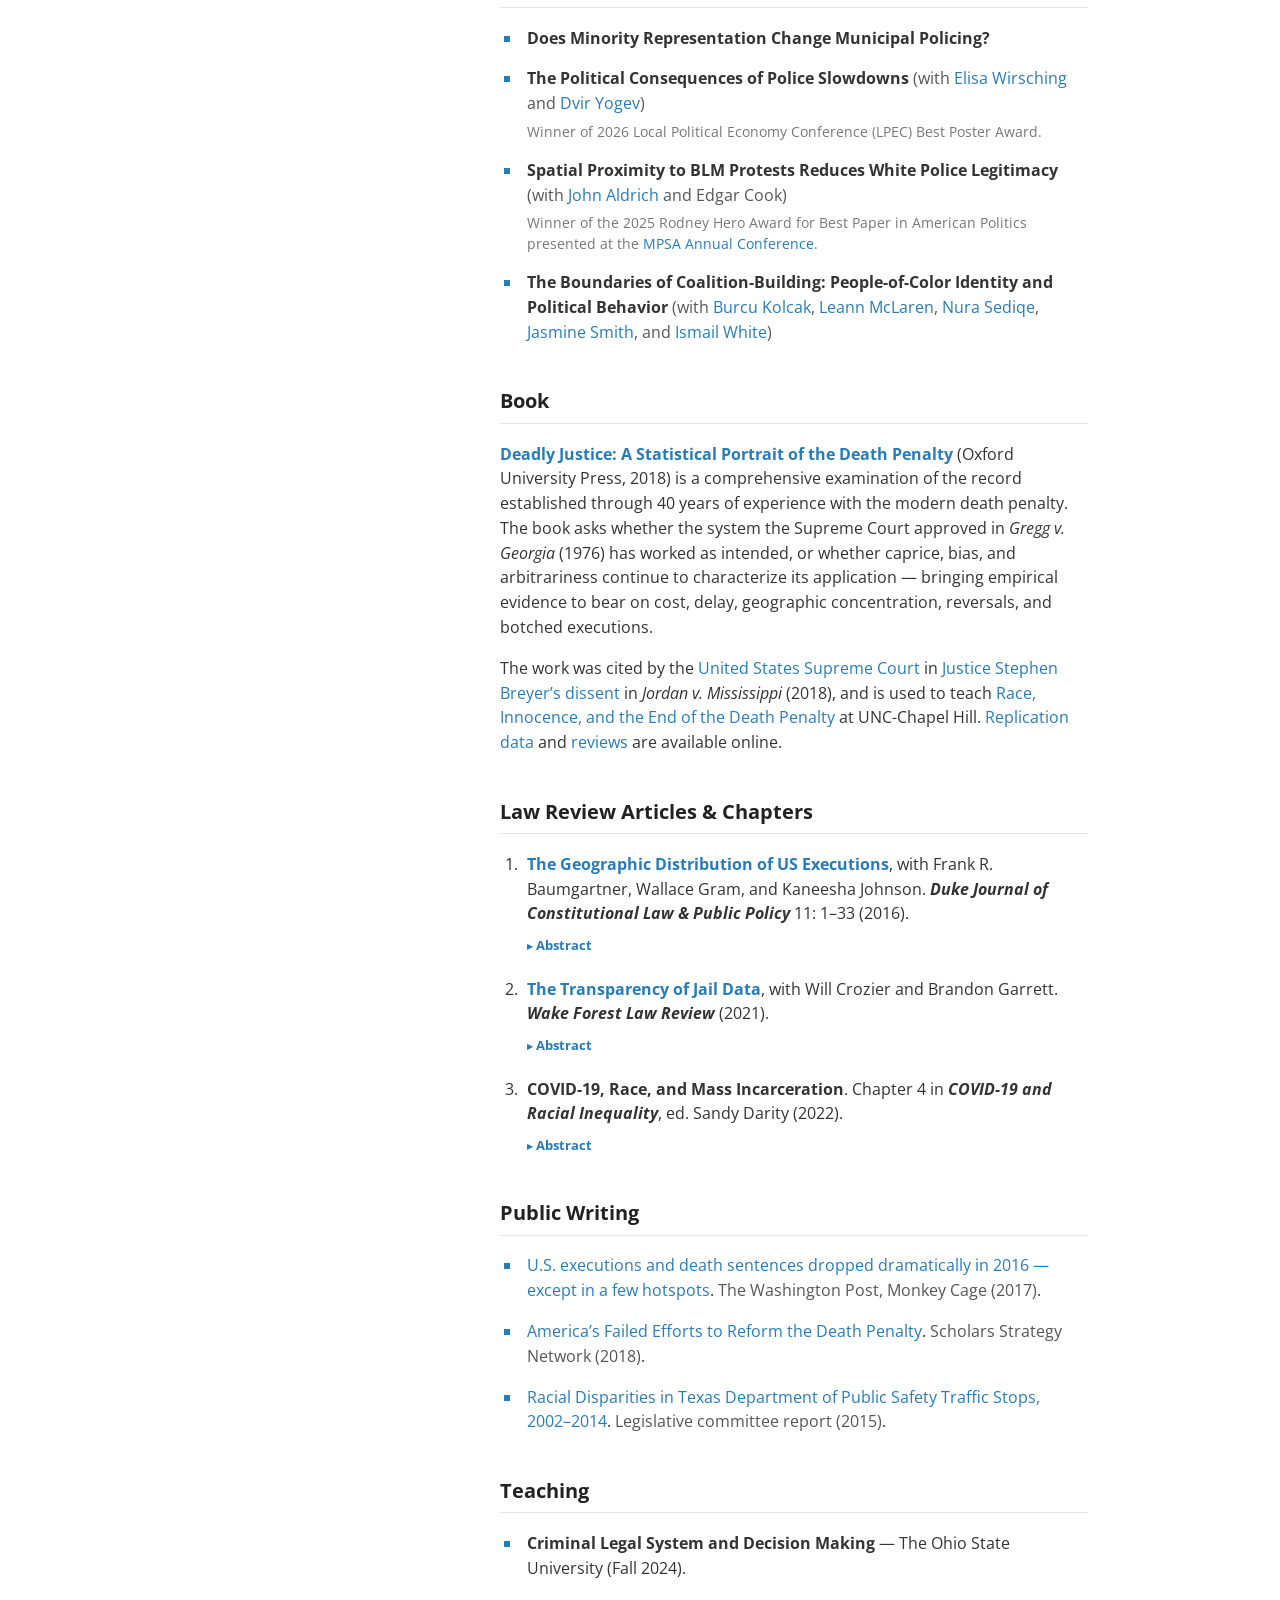
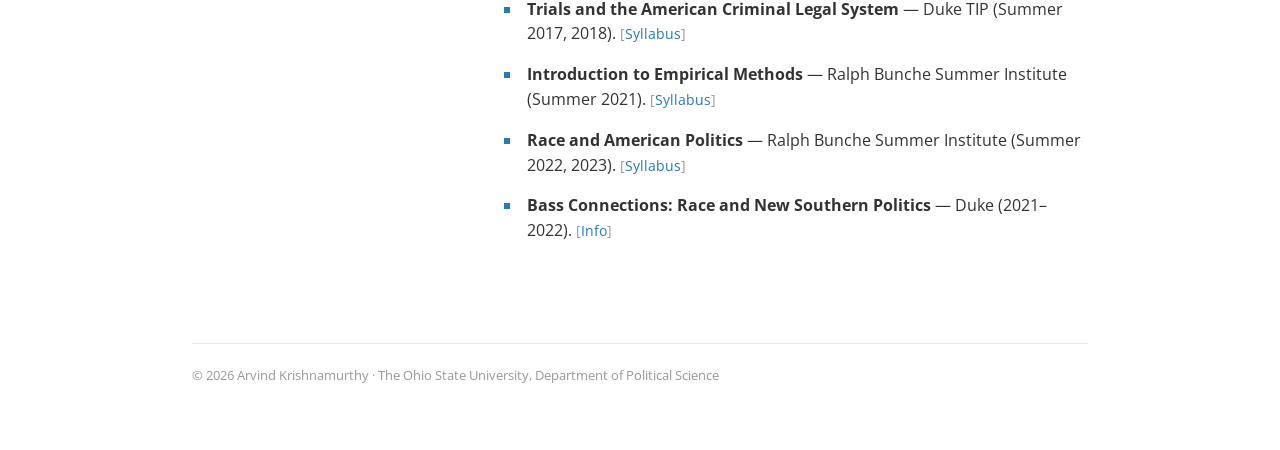
==== commit 7973f16b: "Add award details for police slowdowns paper Added award information for the paper on police slowdow" ====
--- a/index.html
+++ b/index.html
@@ -89,23 +89,23 @@
     <ol class="pubs">
       <li>
         <a class="ptitle" href="https://www.cambridge.org/core/services/aop-cambridge-core/content/view/8F16AF2F5846829990E8010ABFA044CB/S0003055423000370a.pdf/div-class-title-willing-but-unable-reassessing-the-relationship-between-racial-group-consciousness-and-black-political-participation-div.pdf">Willing but Unable: Reassessing the Relationship between Racial Group Consciousness and Black Political Participation</a>, with Jasmine Carrera Smith, Jared Clemons, Miguel Martinez, Leann McLaren, and Ismail K. White. <span class="venue">American Political Science Review</span> <span class="year">(2024)</span>. <span class="linkset">[<a href="https://www.dropbox.com/scl/fi/g6k69ew8gwgd9bjeppe88/apsr_2023.pdf?rlkey=3wzrutje6naaup69mk1axd3oj&dl=0">PDF</a>]</span>
-        <details class="abs"><summary>Abstract</summary><p>This article offers a framework for understanding when racial group consciousness (RGC) drives Black Americans toward costly political action. Drawing on ANES data and two behavioral experiments, we argue that RGC&rsquo;s mobilizing power is conditional on whether an activity is relevant to a recognized racial-group outcome and on individuals&rsquo; capacity to bear its costs. RGC reliably predicts low-cost participation regardless of group relevance; for higher-cost action, however, highly group-conscious Black Americans engage chiefly when there is clear potential for racial-group benefit.</p></details>
+        <details class="abs"><summary>Abstract</summary><p> In this article, we offer a framework for understanding the role that racial group consciousness (RGC) plays in influencing Black Americans’ engagement in costly political action. Attempting to add clarity to decades of inconsistent and at times contradictory findings, we argue that the effect of RGC at inspiring political action among Black Americans is conditional on (1) the relevance of the political activity to achieving a well-recognized racial group outcome and(2) individual capacity to assume the cost of engaging in the activity. Analyzing data from the ANES and two behavioral experiments, we find that RGC exhibits a consistently strong relationship with engagement in low-cost political behavior, regardless of whether the behavior has some explicit group-relevant outcome. When engagement becomes more costly, however, Blacks high in RGC are only willing to assume these costs if the engagement has some clear potential for racial group benefit.</p></details>
       </li>
       <li>
         <a class="ptitle" href="https://www.sciencedirect.com/science/article/abs/pii/S0261379424000088">Do At-Large Elections Reduce Black Representation? A New Baseline for County Legislatures</a>, with Jason Douglas Todd and Curtis Bram. <span class="venue">Electoral Studies</span> <span class="year">(2024)</span>. <span class="linkset">[<a href="https://drive.google.com/file/d/1PMU_alz-JpcxfRVJcUViU6i8HqgwtJ94/view?usp=sharing">PDF</a>]</span>
-        <details class="abs"><summary>Abstract</summary><p>Black citizens tend to be descriptively underrepresented at every level of US government, yet the county legislature&mdash;a consequential but overlooked tier&mdash;has received little attention. Assembling new data on the composition of county governing boards in North Carolina, we establish a baseline for Black descriptive representation at this level and assess how electoral structure, particularly the use of at-large rather than district elections, shapes it.</p></details>
+        <details class="abs"><summary>Abstract</summary><p>Much work has shown that, at all levels, Black citizens tend to be descriptively underrepresented in government. We take up the question of Black descriptive representation at the level of the county legislature, gathering data on the composition of North Carolina’s 100 county commissions. We propose an alternative measure of descriptive representation, termed “seats above expectation”, and apply a counterfactual simulation approach to gauge the effects of at-large and ward-based elections. We find that Black citizens are underrepresented statewide: there are four fewer Black county commissioners than we would expect, based on the current county board sizes, demographics, and institutional arrangements. However, we find that universal implementation of ward-based elections would increase the statewide total of Black county commissioners by 20 in expectation, a 17% increase over the baseline. Because our methodological approach does not require a natural experiment or policy change, scholars can estimate average treatment effects (ATEs) of ward-based elections on minority descriptive representation across a wider array of locales.</p></details>
       </li>
       <li>
         <a class="ptitle" href="https://link.springer.com/article/10.1007/s11109-024-09940-y">The Donor Went Down to Georgia: Out-of-District Donations and Rivalrous Representation</a>, with Charles Nathan, Curtis Bram, and Jason Todd. <span class="venue">Political Behavior</span> <span class="year">(2024)</span>. <span class="linkset">[<a href="https://www.dropbox.com/scl/fi/xaz0a2patw7amuz5x9h5w/Political_Behavior_2024.pdf?rlkey=joqohladc7tkvlwkdytazjm33&dl=0">PDF</a>]</span>
-        <details class="abs"><summary>Abstract</summary><p>Most money in US congressional campaigns comes from donors outside the district, leading scholars to cast legislators who accept it as &ldquo;surrogate representatives&rdquo; for outsiders. We ask how a representative&rsquo;s own geographic constituents react, arguing they feel forced to share their representative at the expense of their own representation. In survey experiments during the 2021 and 2022 Georgia Senate races, learning about out-of-district donations lowered constituents&rsquo; expectations of how much effort their senator would devote to them, with local identity moderating the effect&mdash;evidence of the rivalrous nature of representation.</p></details>
+        <details class="abs"><summary>Abstract</summary><p>Most of the money spent in U.S. congressional campaigns comes from donors residing outside the race’s electoral district. Scholars argue that legislators accepting out-of-district donations become “surrogate representatives” for outside donors. Yet researchers have neglected a critical question: How do geographic constituents react when their representatives accept money from outside donors? We argue that geographic constituents feel forced to share their representatives with out-of-district donors at the expense of their own representation. In an experiment during the 2021 U.S. Senate runoff elections in Georgia, we found that Georgians who learned about out-of-district donations to particular candidates expected their senator to spend significantly less time and effort working for the interest of Georgians. A follow-up experiment during the 2022 U.S. Senate elections identified local identity as a moderating variable. Relative to those receiving no prime, respondents whose local identity was primed and who learned about out-of-district donations expected their senator to spend less time and effort working for geographic constituents. Our findings highlight the rivalrous nature of representation and the trade-offs accompanying out-of-district donations and surrogate representation.</p></details>
       </li>
       <li>
         <a class="ptitle" href="https://onlinelibrary.wiley.com/doi/10.1111/pops.13053">The Mobilizing Effects of Proposition 47 on High-Incarceration Communities</a>. <span class="venue">Political Psychology</span> <span class="year">(2025)</span>. <span class="linkset">[<a href="https://www.dropbox.com/scl/fi/vracfyy4ykcfkg6xojefl/Political_Psychology_2025.pdf?rlkey=vkbfa69cjaaxp9sskb7db5qul&st=i5tv8914&dl=0">PDF</a>]</span>
-        <details class="abs"><summary>Abstract</summary><p>Existing research disagrees about whether community exposure to the carceral state mobilizes or demobilizes nearby voters. I argue the missing link is whether voting is clearly connected to changing criminal-legal policy, and use California&rsquo;s well-publicized 2014 Proposition 47&mdash;which reduced incarceration and lowered sanctions for nonviolent offenses&mdash;as a test. Using census-tract vote returns and incarceration rates, I find that higher tract incarceration is associated with increased turnout in the Proposition 47 election and with greater support for the reform measure.</p></details>
+        <details class="abs"><summary>Abstract</summary><p>Existing research disagrees about whether community exposure to the carceral state mobilizes or demobilizes nearby voters. I argue the missing link is whether voting is clearly connected to changing criminal-legal policy, and use California&rsquo;s well-publicized 2014 Proposition 47&mdash;which reduced incarceration and lowered sanctions for nonviolent offenses&mdash;as a test. Using census-tract vote returns and incarceration rates, I find that higher tract incarceration is associated with increased turnout in the Proposition 47 election and with greater support for the reform measure, relative to past election. </p></details>
       </li>
       <li>
         <a class="ptitle" href="https://journals.sagepub.com/doi/10.1177/1532673X241296521">The Punitive Public? Exploring the Opinion&ndash;Election Connection in Criminal Justice Policy</a>, with Curtis Bram and Charles Nathan. <span class="venue">American Politics Research</span> <span class="year">(2025)</span>. <span class="linkset">[<a href="https://www.dropbox.com/scl/fi/rz4bjnij3u6w39z37bm66/APR_2024.pdf?rlkey=fidzieibzgvl1djpgnyb3b3zz&st=2t0h3s7p&dl=0">PDF</a>]</span>
-        <details class="abs"><summary>Abstract</summary><p>A long tradition links US criminal-legal policy to public attitudes, with one proposed mechanism being a punitive public electing punitive politicians. Using three conjoint experiments, we show that citizens&rsquo; policy attitudes do not map neatly onto their electoral choices: respondents broadly agree about which classes of offenders most deserve release&mdash;across party and levels of racial resentment&mdash;but that consensus fractures along partisan and racial-resentment lines once the same choices are attached to hypothetical candidates. We argue scholars should focus more on the mechanisms connecting opinion to criminal-justice outcomes.</p></details>
+        <details class="abs"><summary>Abstract</summary><p>A long-standing line of research attributes criminal legal policy outcomes in America to policy attitudes held by the public. For these scholars, one possible mechanism driving this relationship is a punitive public electing punitive politicians. This article presents new evidence demonstrating that citizens' criminal legal policy attitudes do not directly translate into their electoral choices. We use three conjoint experiments to demonstrate this disjunction. Our first two experiments demonstrate agreement about which classes of offenders are more deserving of release. This agreement generally holds for Democrats, Republicans, and respondents at all levels of racial resentment. However, when respondents were asked to choose between hypothetical legislative candidates promising to release these same classes of offenders, the consensus breaks down. In a hypothetical electoral context, partisan and racial resentment-based divisions intensify. These findings suggest that the translation between criminal legal policy attitudes and electoral preferences is not straightforward.</p></details>
       </li>
     </ol>
 
@@ -132,7 +132,8 @@
     <h2 class="sec" id="work-in-progress">Work in Progress</h2>
     <ul class="papers">
       <li><span class="ptitle">Does Minority Representation Change Municipal Policing?</span></li>
-      <li><span class="ptitle">The Political Consequences of Police Slowdowns</span> <span class="with">(with <a href="https://elisawirsching.github.io/research/">Elisa Wirsching</a> and <a href="https://www.dviryogev.com/">Dvir Yogev</a>)</span></li>
+      <li><span class="ptitle">The Political Consequences of Police Slowdowns</span> <span class="with">(with <a href="https://elisawirsching.github.io/research/">Elisa Wirsching</a> and <a href="https://www.dviryogev.com/">Dvir Yogev</a>)</span>
+              <span class="award">Winner of 2026 Local Political Economy Conference (LPEC) Best Poster Award.</span> </li>
       <li>
         <span class="ptitle">Spatial Proximity to BLM Protests Reduces White Police Legitimacy</span> <span class="with">(with <a href="https://scholars.duke.edu/person/aldrich">John Aldrich</a> and Edgar Cook)</span>
         <span class="award">Winner of the 2025 Rodney Hero Award for Best Paper in American Politics presented at the <a href="https://www.mpsanet.org/professional-resources/awards/2025-award-recipients/">MPSA Annual Conference</a>.</span>
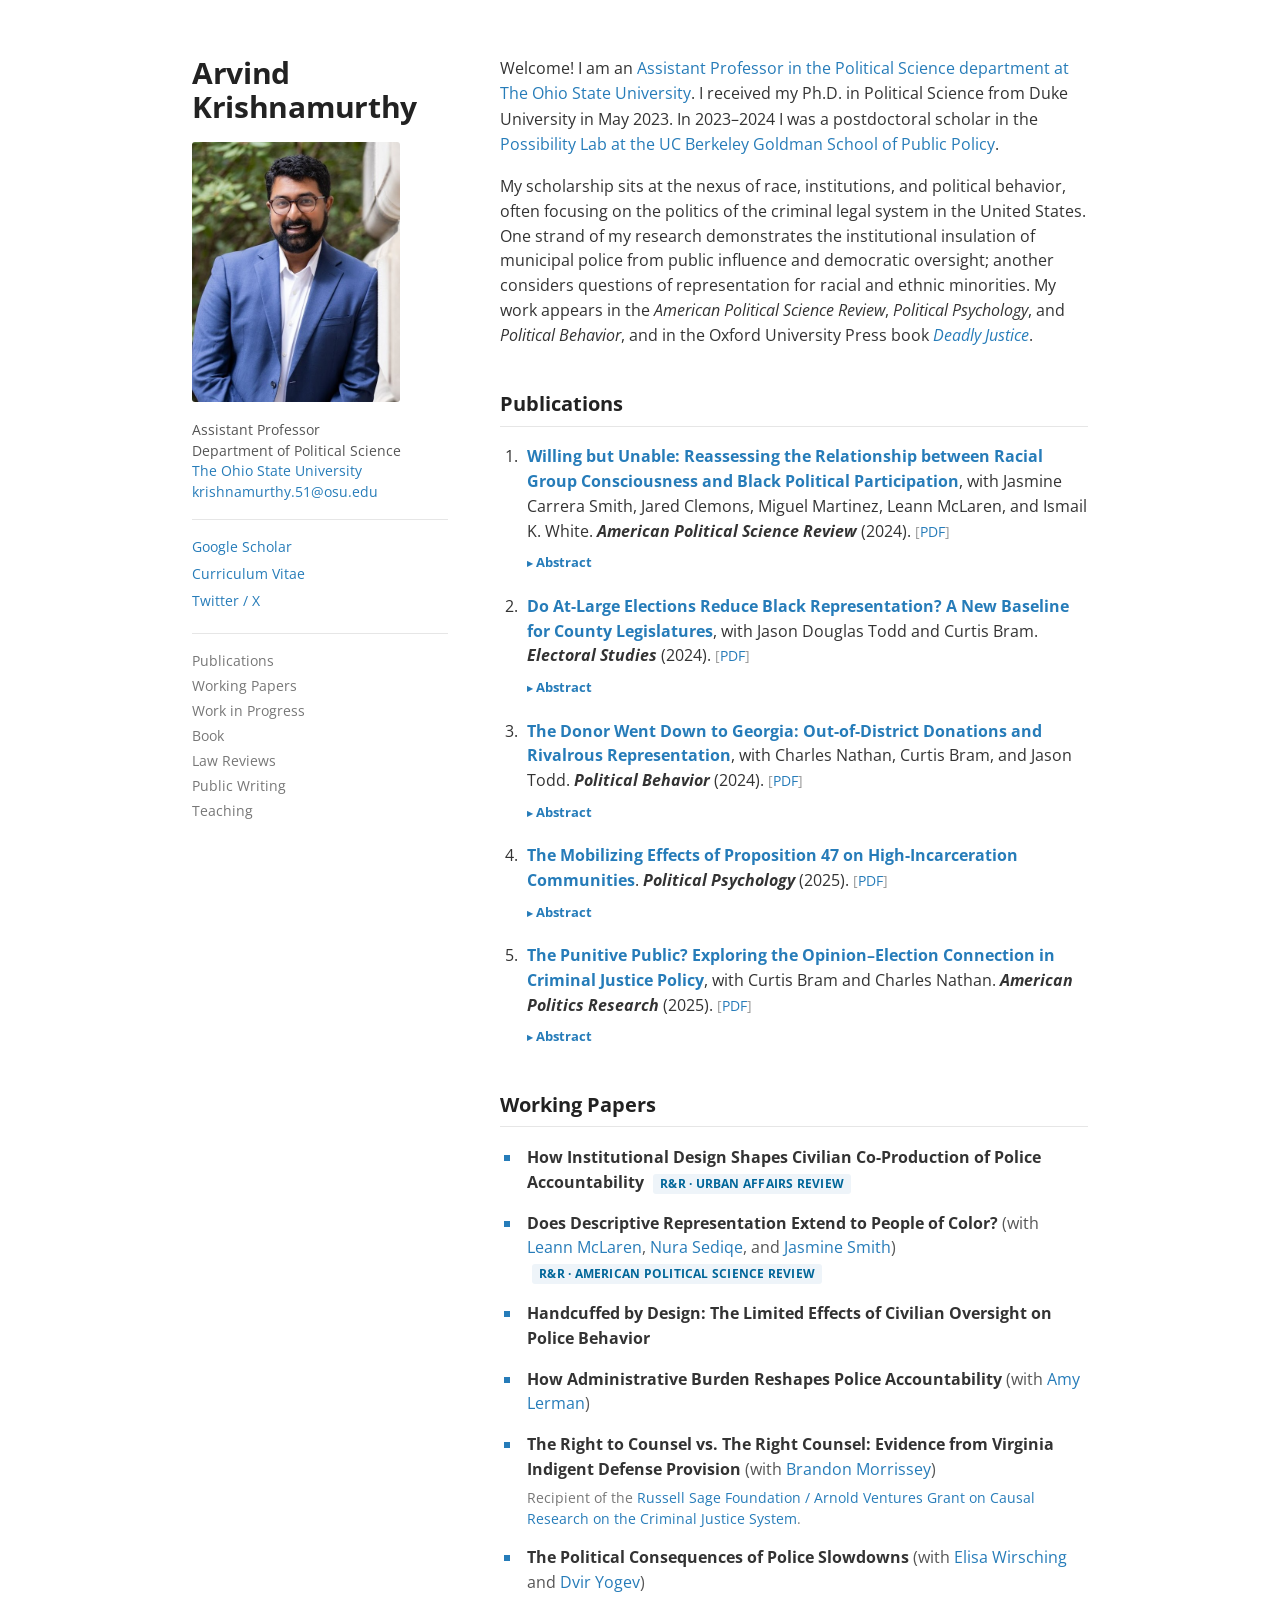
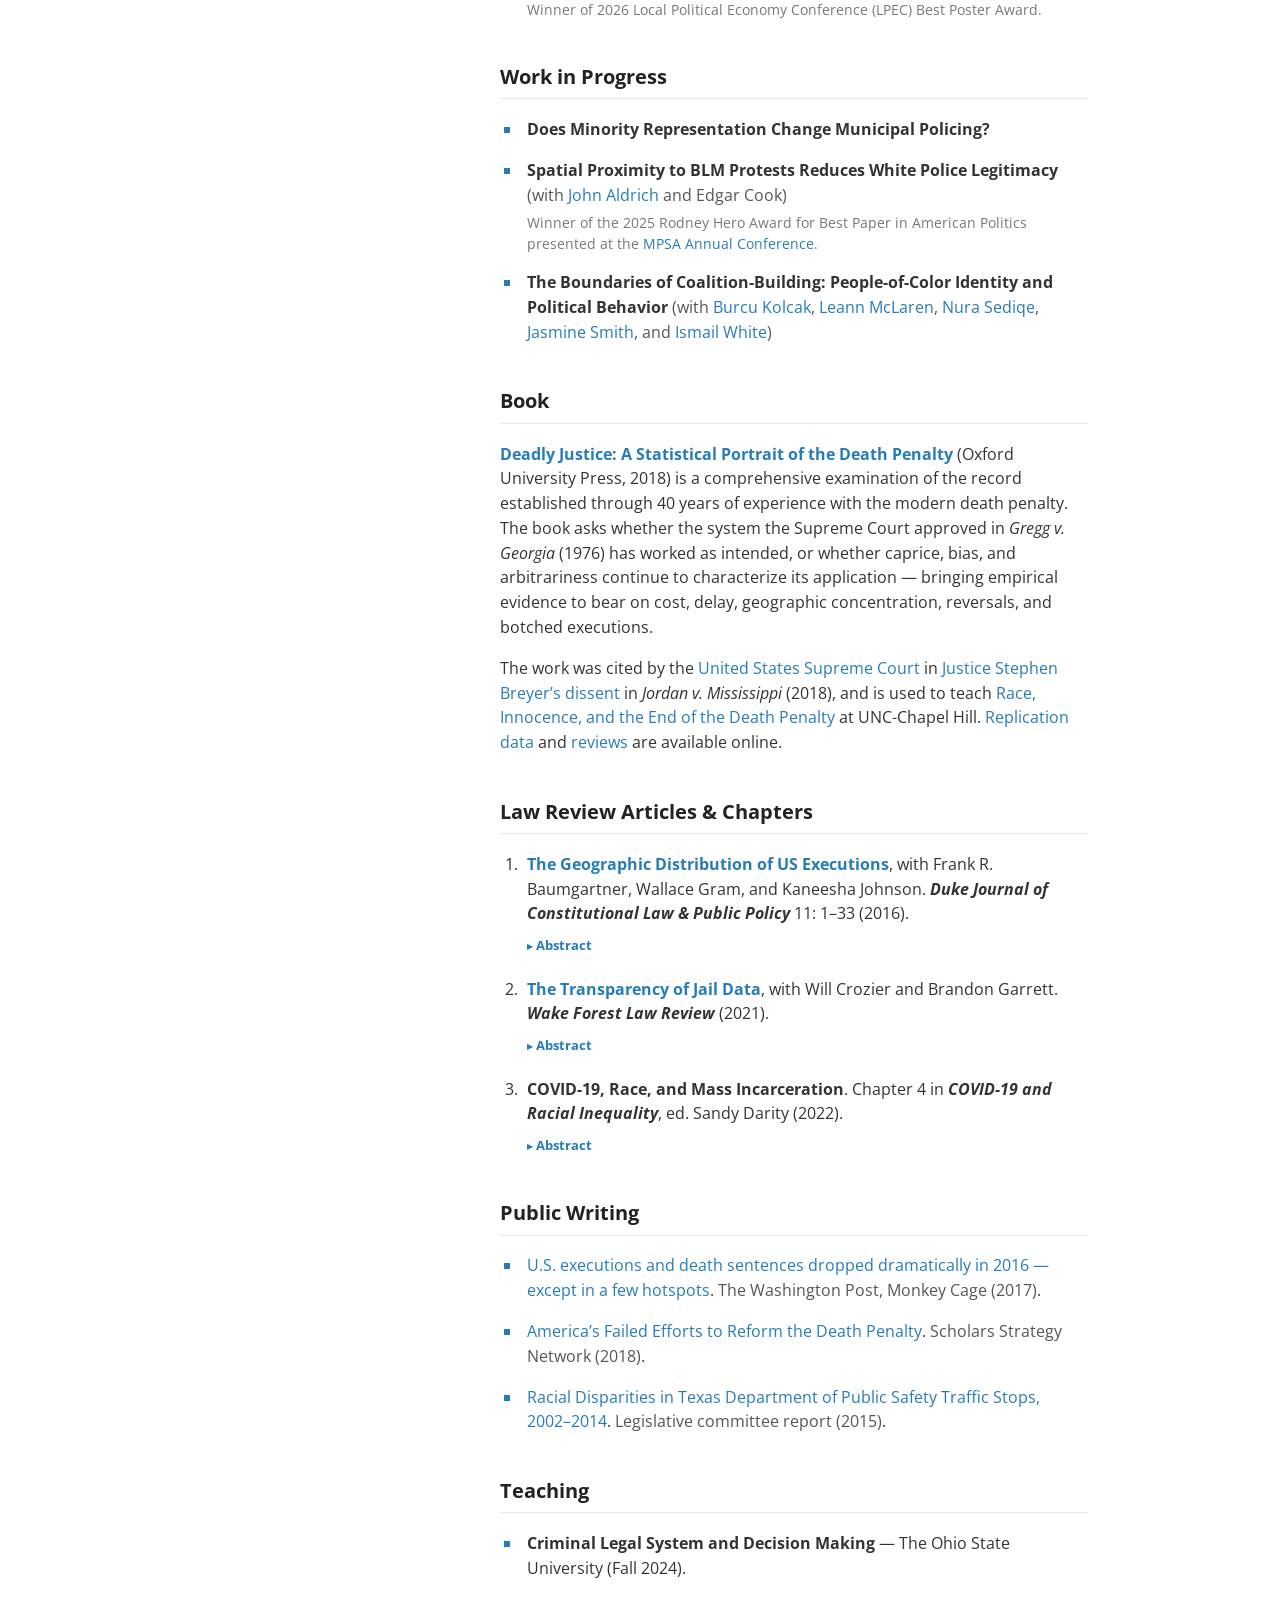
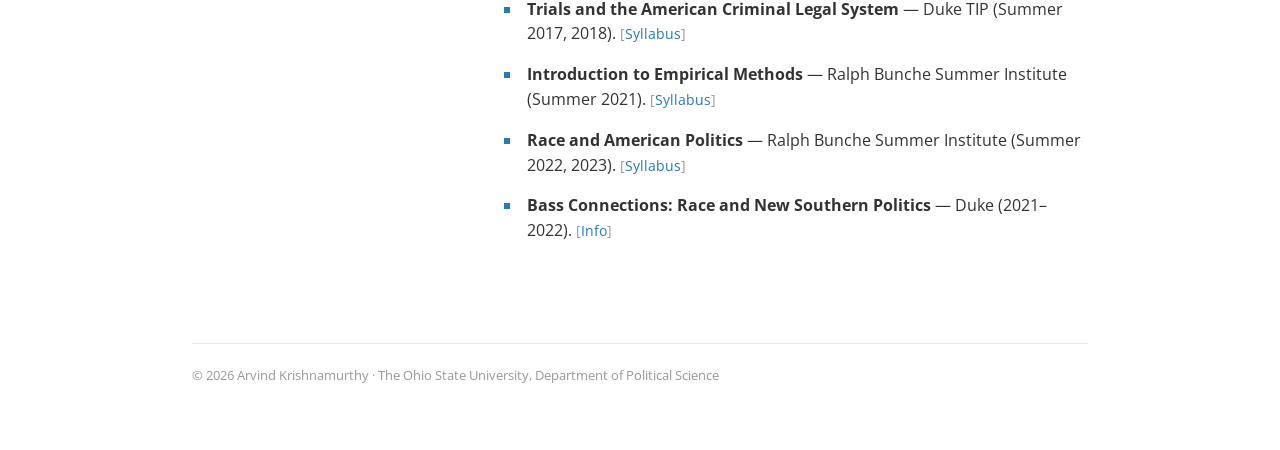
==== commit 4e176848: "Update list of papers and awards in index.html" ====
--- a/index.html
+++ b/index.html
@@ -127,13 +127,13 @@
         <span class="ptitle">The Right to Counsel vs. The Right Counsel: Evidence from Virginia Indigent Defense Provision</span> <span class="with">(with <a href="https://chass.ncsu.edu/people/bjmorri5/">Brandon Morrissey</a>)</span>
         <span class="award">Recipient of the <a href="https://www.russellsage.org/news/inaugural-causal-research-criminal-justice-grants-awarded">Russell Sage Foundation / Arnold Ventures Grant on Causal Research on the Criminal Justice System</a>.</span>
       </li>
+            <li><span class="ptitle">The Political Consequences of Police Slowdowns</span> <span class="with">(with <a href="https://elisawirsching.github.io/research/">Elisa Wirsching</a> and <a href="https://www.dviryogev.com/">Dvir Yogev</a>)</span>
+              <span class="award">Winner of 2026 Local Political Economy Conference (LPEC) Best Poster Award.</span> </li>
     </ul>
 
     <h2 class="sec" id="work-in-progress">Work in Progress</h2>
     <ul class="papers">
       <li><span class="ptitle">Does Minority Representation Change Municipal Policing?</span></li>
-      <li><span class="ptitle">The Political Consequences of Police Slowdowns</span> <span class="with">(with <a href="https://elisawirsching.github.io/research/">Elisa Wirsching</a> and <a href="https://www.dviryogev.com/">Dvir Yogev</a>)</span>
-              <span class="award">Winner of 2026 Local Political Economy Conference (LPEC) Best Poster Award.</span> </li>
       <li>
         <span class="ptitle">Spatial Proximity to BLM Protests Reduces White Police Legitimacy</span> <span class="with">(with <a href="https://scholars.duke.edu/person/aldrich">John Aldrich</a> and Edgar Cook)</span>
         <span class="award">Winner of the 2025 Rodney Hero Award for Best Paper in American Politics presented at the <a href="https://www.mpsanet.org/professional-resources/awards/2025-award-recipients/">MPSA Annual Conference</a>.</span>
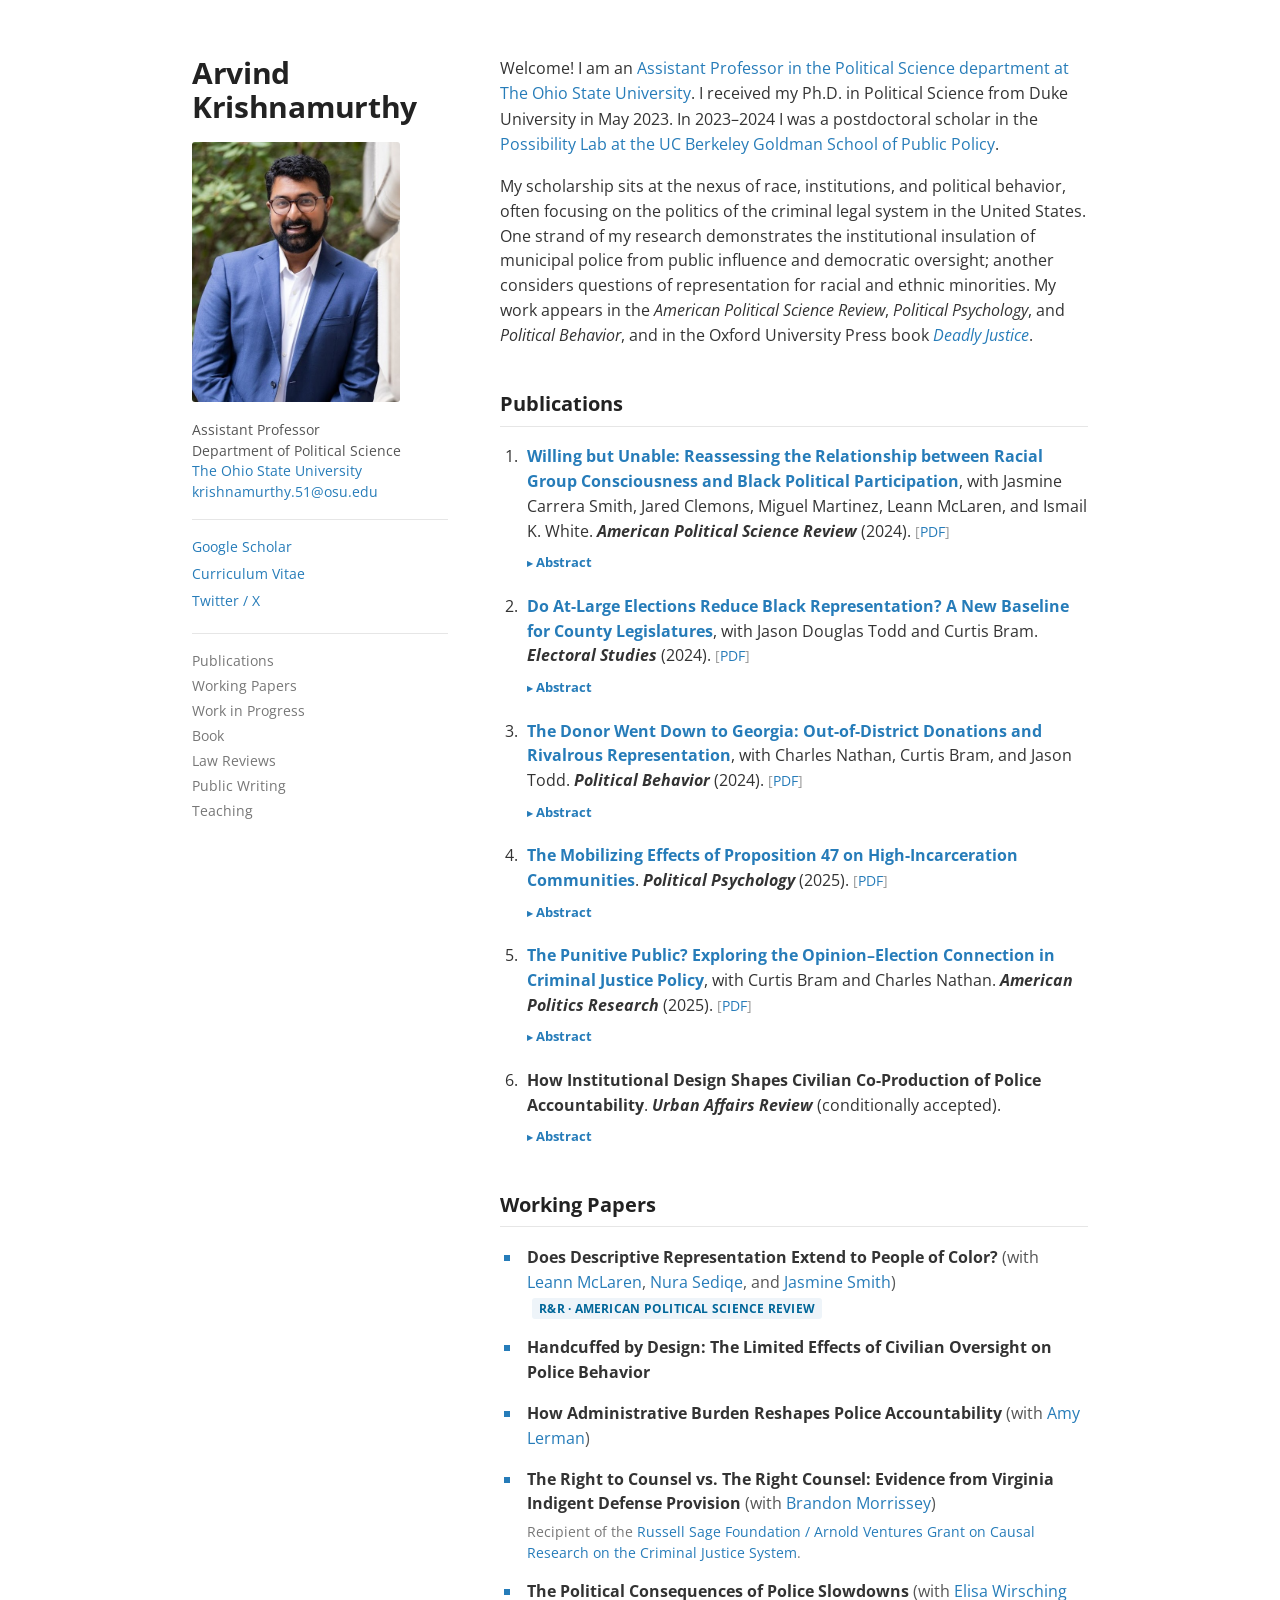
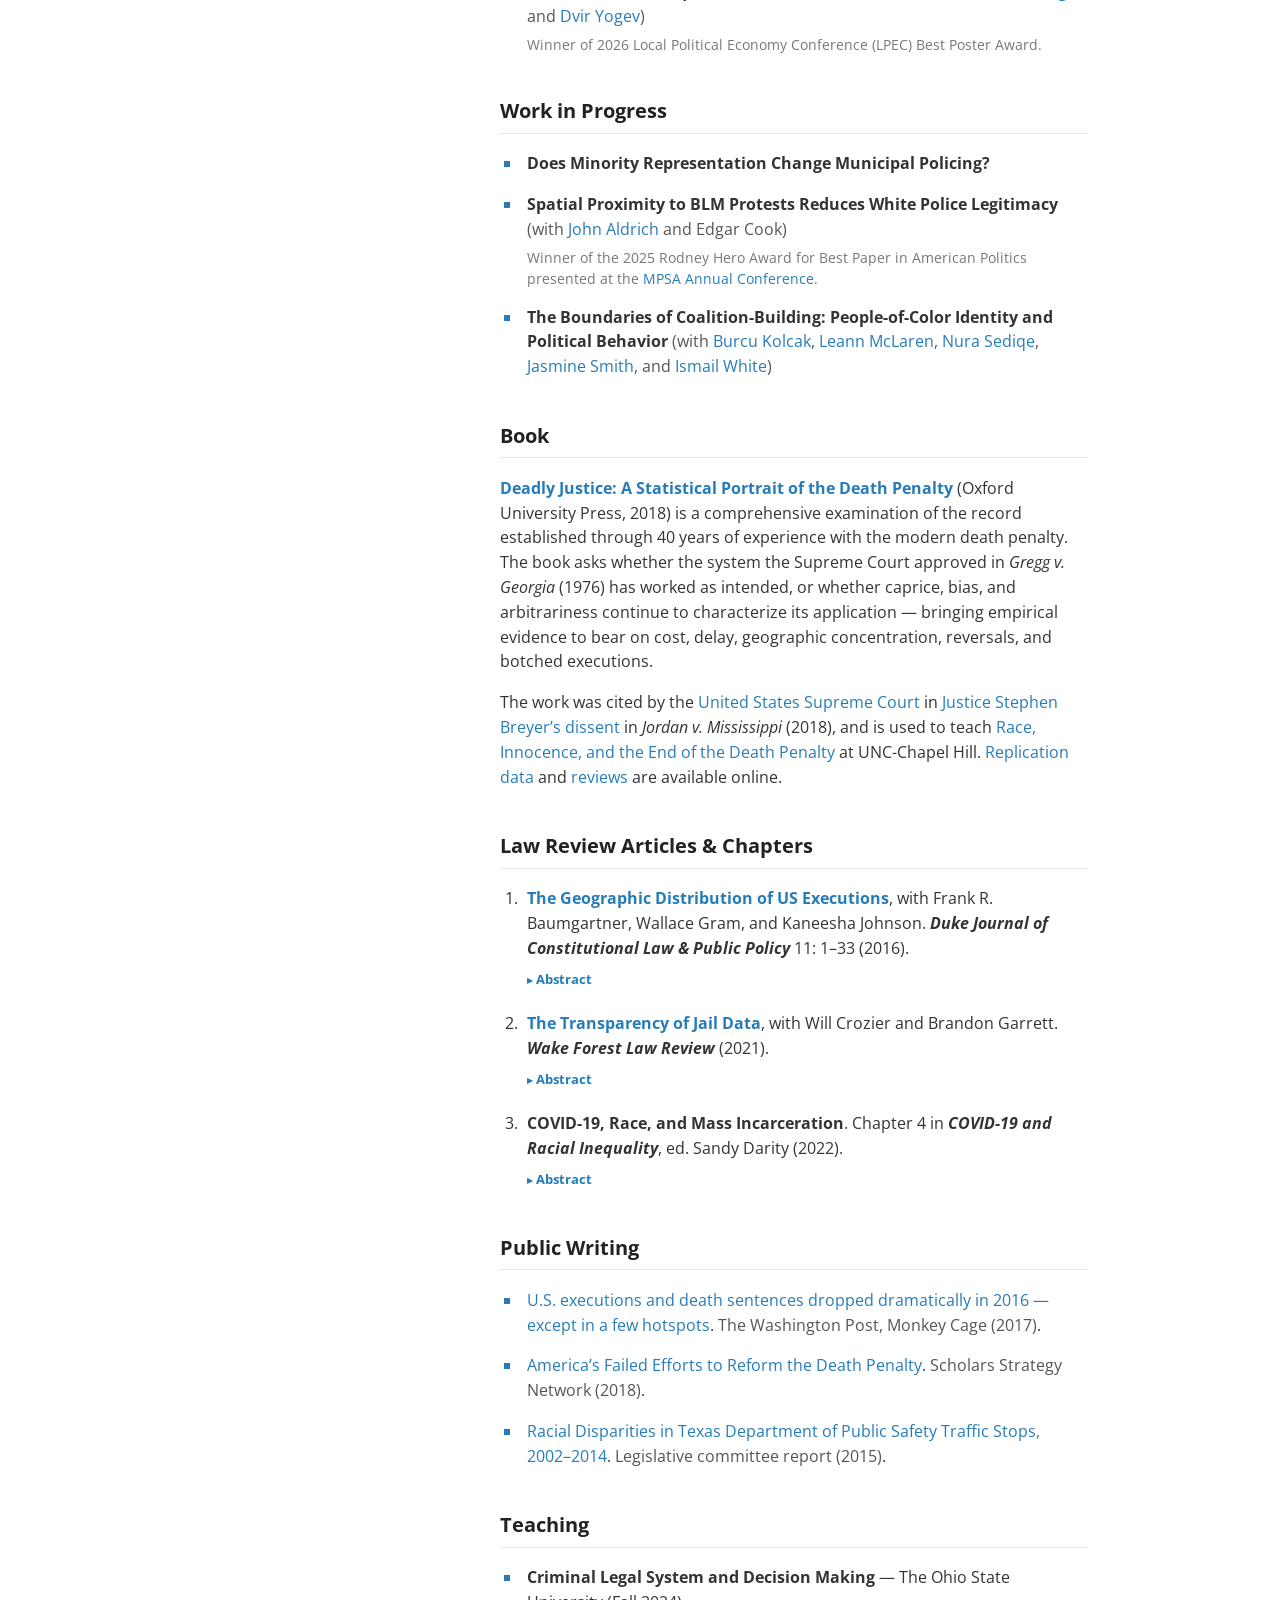
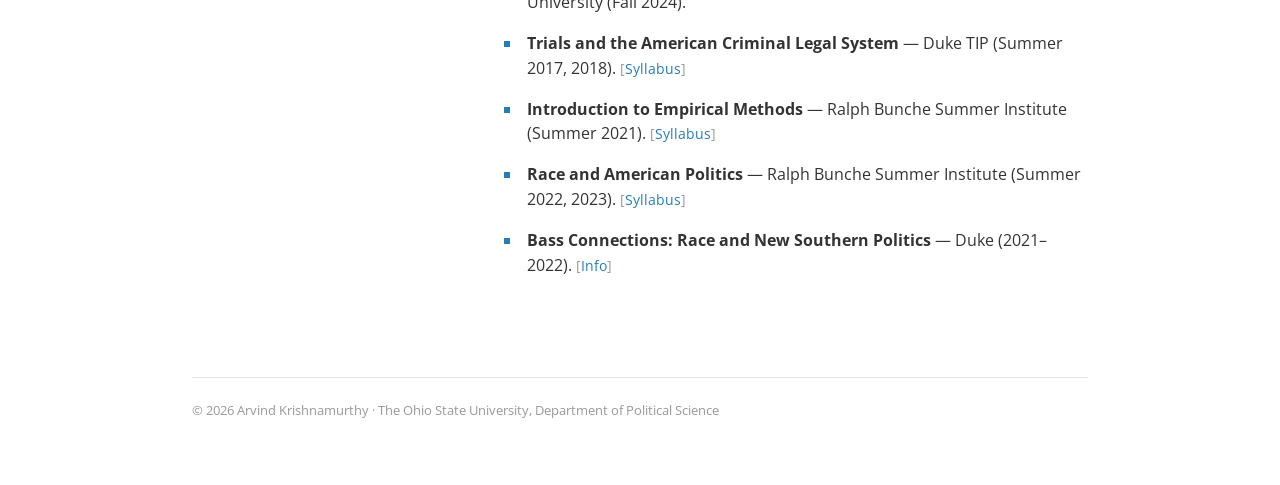
==== commit b3ef6097: "Add new paper on police accountability and update details Added a new entry for a paper on police ac" ====
--- a/index.html
+++ b/index.html
@@ -107,15 +107,20 @@
         <a class="ptitle" href="https://journals.sagepub.com/doi/10.1177/1532673X241296521">The Punitive Public? Exploring the Opinion&ndash;Election Connection in Criminal Justice Policy</a>, with Curtis Bram and Charles Nathan. <span class="venue">American Politics Research</span> <span class="year">(2025)</span>. <span class="linkset">[<a href="https://www.dropbox.com/scl/fi/rz4bjnij3u6w39z37bm66/APR_2024.pdf?rlkey=fidzieibzgvl1djpgnyb3b3zz&st=2t0h3s7p&dl=0">PDF</a>]</span>
         <details class="abs"><summary>Abstract</summary><p>A long-standing line of research attributes criminal legal policy outcomes in America to policy attitudes held by the public. For these scholars, one possible mechanism driving this relationship is a punitive public electing punitive politicians. This article presents new evidence demonstrating that citizens' criminal legal policy attitudes do not directly translate into their electoral choices. We use three conjoint experiments to demonstrate this disjunction. Our first two experiments demonstrate agreement about which classes of offenders are more deserving of release. This agreement generally holds for Democrats, Republicans, and respondents at all levels of racial resentment. However, when respondents were asked to choose between hypothetical legislative candidates promising to release these same classes of offenders, the consensus breaks down. In a hypothetical electoral context, partisan and racial resentment-based divisions intensify. These findings suggest that the translation between criminal legal policy attitudes and electoral preferences is not straightforward.</p></details>
       </li>
+            <li>
+        <span class="ptitle">How Institutional Design Shapes Civilian Co-Production of Police Accountability</span>.
+        <span class="venue">Urban Affairs Review</span> (conditionally accepted).
+        <details class="abs">
+          <summary>Abstract</summary>
+          <p>Civilian oversight agencies (COAs) are meant to improve police accountability, but their effectiveness depends on residents filing complaints and attending meetings. I argue that institutional design shapes whether residents view oversight as worth activating and test this argument with two sources of evidence from Chicago. A difference-in-differences comparison with sixteen oversight jurisdictions shows that Chicago’s 2023 reform creating elected District Councils is associated with about 68 additional complaints per month. An original survey experiment of Chicago residents shows that direct election raises stated willingness to file a complaint and attend a board meeting by 4 to 5 points on a 0–100 scale, and that disciplinary power raises complaint willingness by about 4 points. Election primarily increases perceived fairness and legitimacy, while disciplinary power primarily increases beliefs that complaints will have consequences. Oversight design matters not only because it constrains police but because it shapes whether residents see oversight as worth using.</p>
+        </details>
+      </li>
     </ol>
 
     <h2 class="sec" id="working-papers">Working Papers</h2>
     <ul class="papers">
       <li>
-        <span class="ptitle">How Institutional Design Shapes Civilian Co-Production of Police Accountability</span> <span class="tag">R&amp;R &middot; Urban Affairs Review</span>
-      </li>
-      <li>
-        <span class="ptitle">Does Descriptive Representation Extend to People of Color?</span> <span class="with">(with <a href="https://www.leannmclaren.com/">Leann McLaren</a>, <a href="https://nurasediqe.com/about">Nura Sediqe</a>, and <a href="https://jasminecarrerasmith.com/research">Jasmine Smith</a>)</span> <span class="tag">R&amp;R &middot; American Political Science Review</span>
+        <span class="ptitle">Does Descriptive Representation Extend to People of Color?</span> <span class="with">(with <a href="https://www.leannmclaren.com/">Leann McLaren</a>, <a href="https://nurasediqe.com/about">Nura Sediqe</a>, and <a href="https://jasminecarrerasmith.com/">Jasmine Smith</a>)</span> <span class="tag">R&amp;R &middot; American Political Science Review</span>
       </li>
       <li>
         <span class="ptitle">Handcuffed by Design: The Limited Effects of Civilian Oversight on Police Behavior</span>
@@ -127,7 +132,7 @@
         <span class="ptitle">The Right to Counsel vs. The Right Counsel: Evidence from Virginia Indigent Defense Provision</span> <span class="with">(with <a href="https://chass.ncsu.edu/people/bjmorri5/">Brandon Morrissey</a>)</span>
         <span class="award">Recipient of the <a href="https://www.russellsage.org/news/inaugural-causal-research-criminal-justice-grants-awarded">Russell Sage Foundation / Arnold Ventures Grant on Causal Research on the Criminal Justice System</a>.</span>
       </li>
-            <li><span class="ptitle">The Political Consequences of Police Slowdowns</span> <span class="with">(with <a href="https://elisawirsching.github.io/research/">Elisa Wirsching</a> and <a href="https://www.dviryogev.com/">Dvir Yogev</a>)</span>
+            <li><span class="ptitle">The Political Consequences of Police Slowdowns</span> <span class="with">(with <a href="https://elisawirsching.github.io/research/">Elisa Wirsching</a> and <a href="https://dviryogev.com/index.html#about">Dvir Yogev</a>)</span>
               <span class="award">Winner of 2026 Local Political Economy Conference (LPEC) Best Poster Award.</span> </li>
     </ul>
 
